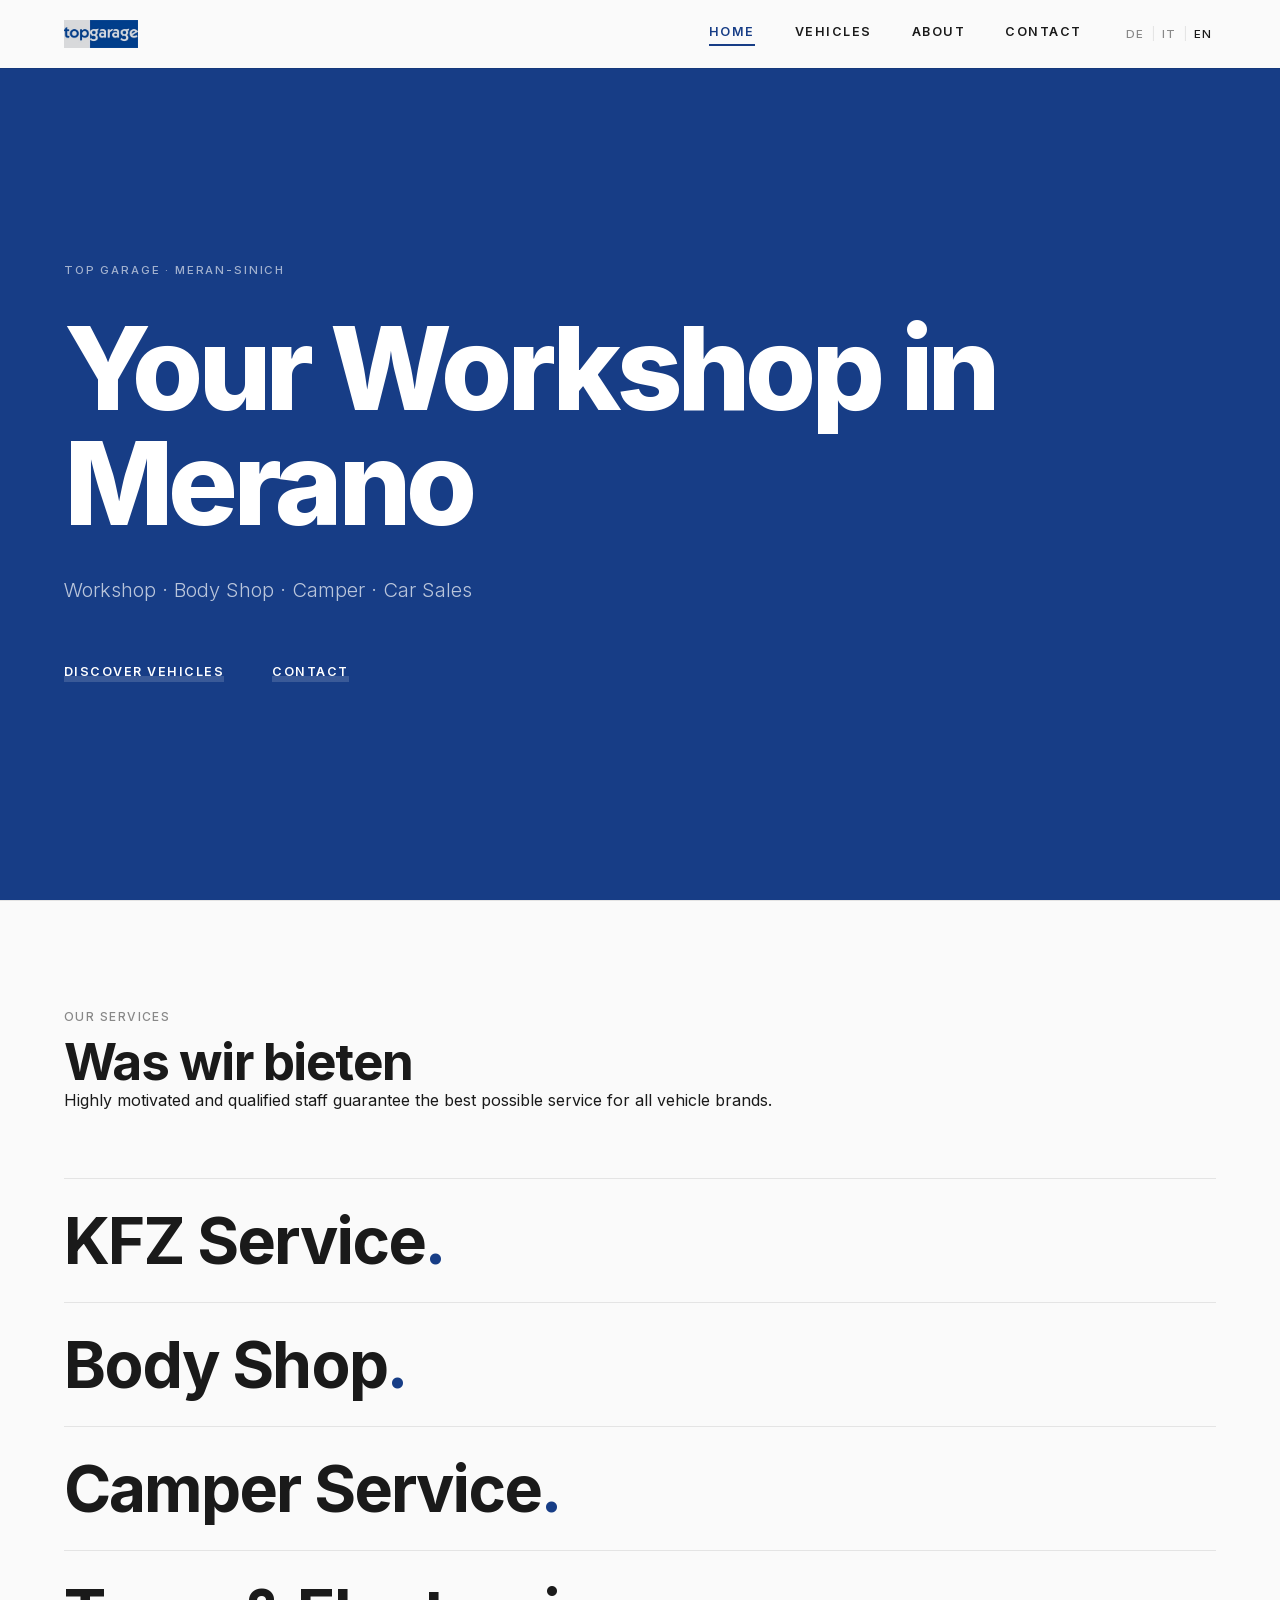
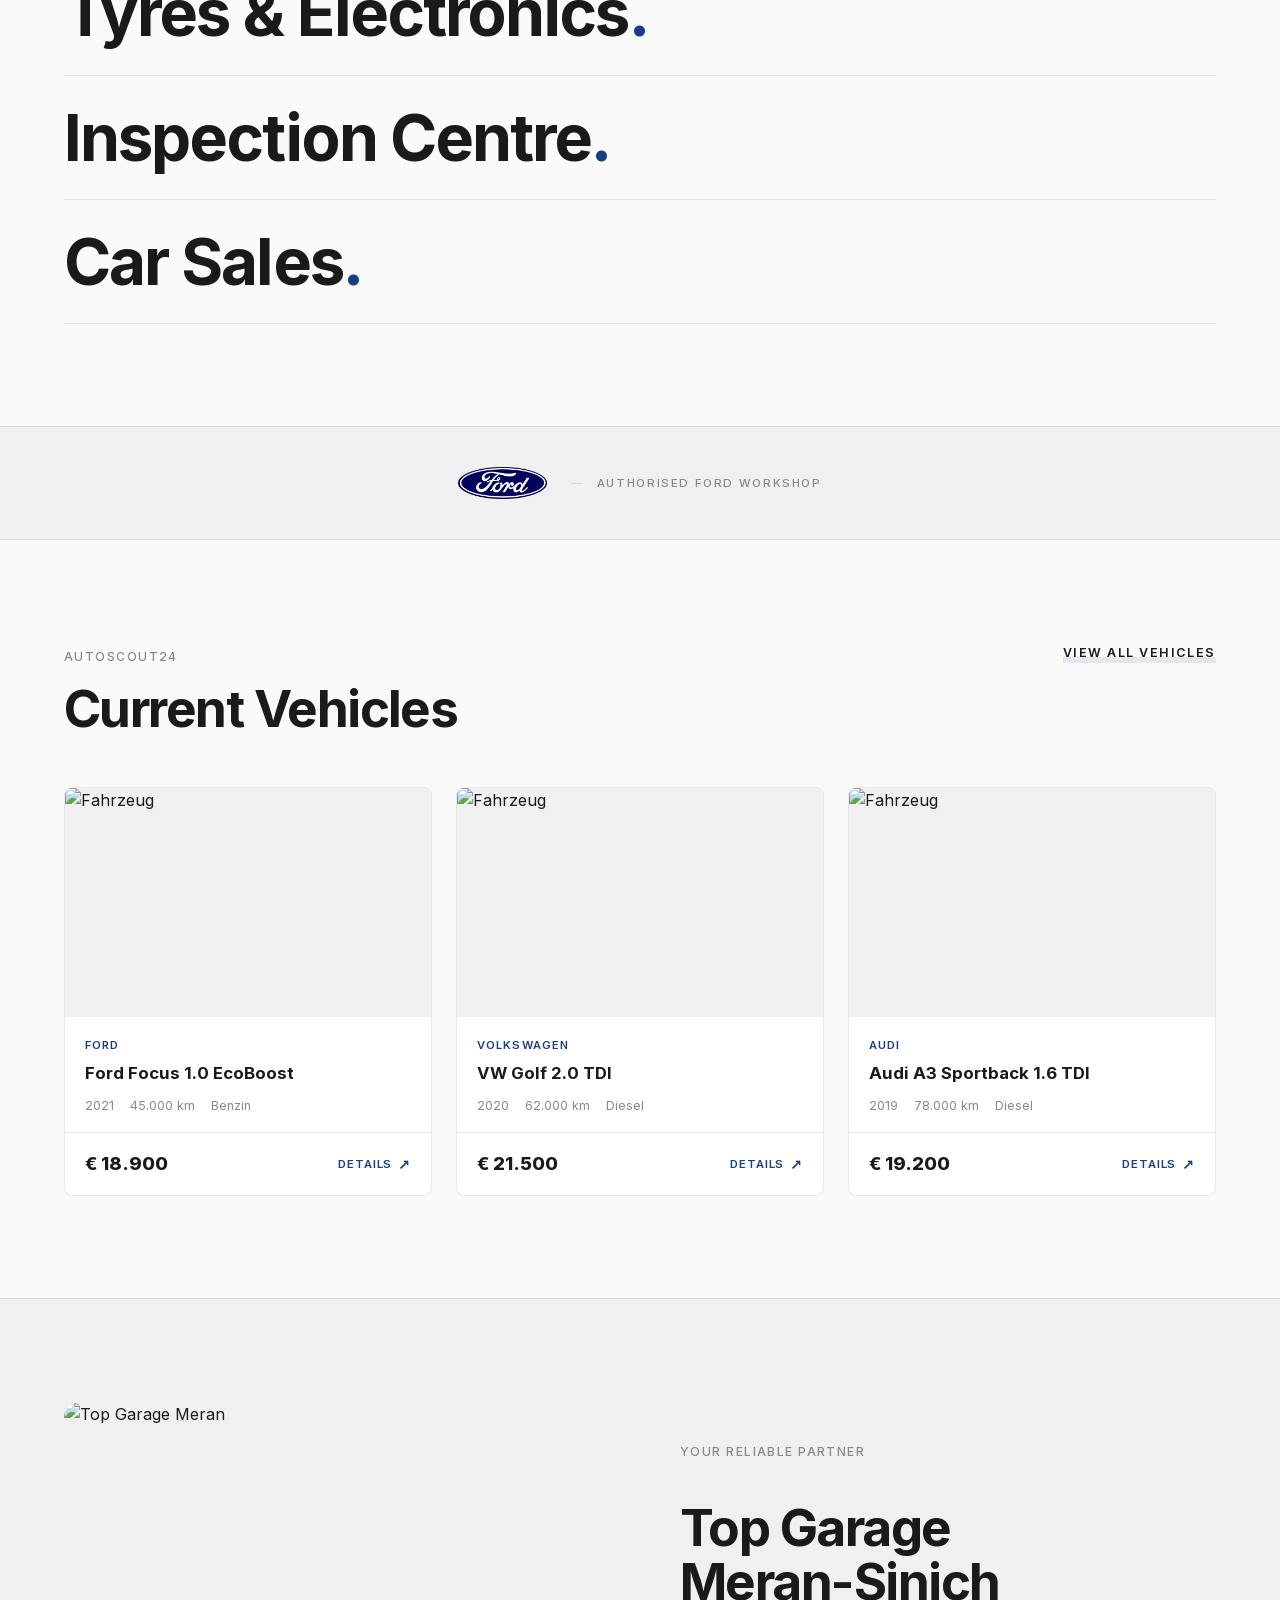
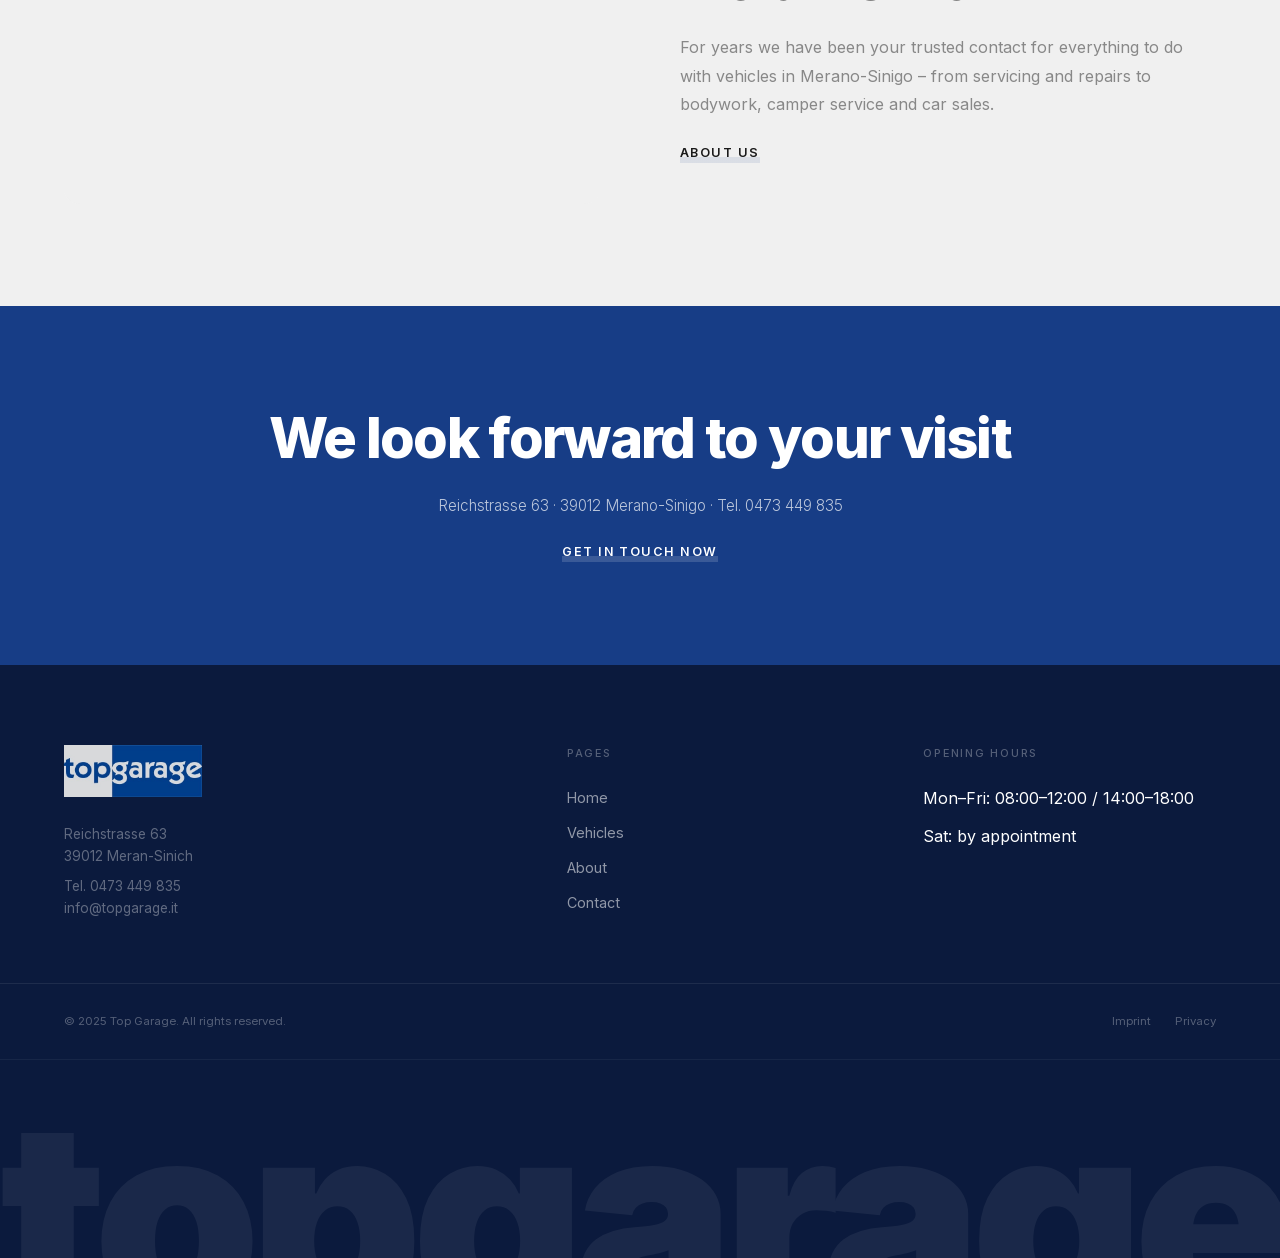
==== index.html @ 53703fd6 "Initial commit — Top Garage Meran website Static website for Top Garage, authorised Ford workshop in" ====
<!DOCTYPE html>
<html lang="de">
<head>
  <meta charset="UTF-8">
  <meta name="viewport" content="width=device-width, initial-scale=1.0">
  <meta name="description" content="Top Garage Meran – Ihr Autohaus für Kauf, Verkauf und Werkstatt aller Marken. Autorisierte Ford-Werkstätte.">
  <link rel="icon" href="images/favicon.png" type="image/png">
  <link rel="apple-touch-icon" href="images/favicon.png">
  <title>Top Garage – Autohaus Meran-Sinich</title>

  <link rel="stylesheet" href="css/fonts.css">
  <link rel="stylesheet" href="css/common.css?v=1">
  <link rel="stylesheet" href="css/index.css?v=1">
</head>
<body data-page="index.html">

  <div id="navbar-placeholder"></div>

  <main>

    <!-- ─── HERO ─── -->
    <section id="hero" data-nav-theme="dark">
      <img class="hero-bg" src="images/hero-bg.jpg" alt="" fetchpriority="high">
      <div class="hero-overlay"></div>

      <div class="hero-content">
        <span class="hero-eyebrow">Top Garage · Meran-Sinich</span>
        <h1 class="hero-title" data-i18n="hero_headline">Ihr Autohaus in Meran</h1>
        <p class="hero-subtitle" data-i18n="hero_subline">
          Verkauf · Werkstatt · Service
        </p>
        <div class="hero-actions">
          <a href="fahrzeuge.html" class="btn-outline--ghost" data-i18n="hero_cta_vehicles">Fahrzeuge entdecken</a>
          <a href="kontakt.html"   class="btn-outline--ghost" data-i18n="hero_cta_contact">Kontakt</a>
        </div>
      </div>
    </section>

    <!-- ─── SERVICES ─── -->
    <section id="services" data-nav-theme="light">
      <div class="services-header reveal">
        <div>
          <span class="section-label" data-i18n="services_title">Unsere Leistungen</span>
          <h2 class="section-title">Was wir bieten</h2>
        </div>
        <p class="section-body" data-i18n="service_buy_desc">
          Große Auswahl an gebrauchten und jungen Fahrzeugen aller Marken.
        </p>
      </div>

      <div class="services-grid">
        <a href="ueber-uns.html" class="service-card reveal">
          <h3 data-i18n="service_buy_title">KFZ-Service</h3>
        </a>
        <a href="ueber-uns.html" class="service-card reveal">
          <h3 data-i18n="service_trade_title">Karosserie</h3>
        </a>
        <a href="ueber-uns.html" class="service-card reveal">
          <h3 data-i18n="service_workshop_title">Camper Service</h3>
        </a>
        <a href="ueber-uns.html" class="service-card reveal">
          <h3 data-i18n="service_finance_title">Reifendienst &amp; Elektronik</h3>
        </a>
        <a href="ueber-uns.html" class="service-card reveal">
          <h3 data-i18n="service_revision_title">Revisionscenter</h3>
        </a>
        <a href="fahrzeuge.html" class="service-card reveal">
          <h3 data-i18n="service_sales_title">Fahrzeughandel</h3>
        </a>
      </div>
    </section>

    <!-- ─── FORD BADGE ─── -->
    <section id="ford-badge" data-nav-theme="light">
      <div class="ford-badge-inner reveal">
        <span class="ford-badge-logo">
          <img src="images/Ford_logo_flat.svg.png" alt="Ford" height="32">
        </span>
        <span class="ford-badge-text" data-i18n="ford_badge">Autorisierte Ford-Werkstätte</span>
      </div>
    </section>

    <!-- ─── VEHICLE HIGHLIGHTS ─── -->
    <section id="vehicles-preview" data-nav-theme="light">
      <div class="vehicles-header reveal">
        <div>
          <span class="section-label">AutoScout24</span>
          <h2 class="section-title" data-i18n="vehicles_title">Aktuelle Fahrzeuge</h2>
        </div>
        <a href="fahrzeuge.html" class="btn-outline" data-i18n="vehicles_cta">Alle Fahrzeuge ansehen</a>
      </div>

      <div class="vehicles-preview-grid">
        <div class="vehicles-grid reveal-group">

          <!-- Fahrzeug-Karte 1 (Platzhalter) -->
          <a href="fahrzeuge.html" class="vehicle-card">
            <div class="vehicle-card__image">
              <img src="images/hero-bg.jpg" alt="Fahrzeug" loading="lazy">
            </div>
            <div class="vehicle-card__body">
              <span class="vehicle-card__brand">Ford</span>
              <h3 class="vehicle-card__title">Ford Focus 1.0 EcoBoost</h3>
              <div class="vehicle-card__meta">
                <span>2021</span>
                <span>45.000 km</span>
                <span>Benzin</span>
              </div>
            </div>
            <div class="vehicle-card__footer">
              <span class="vehicle-card__price">€ 18.900</span>
              <span class="vehicle-card__link" data-i18n="vehicle_details">Details</span>
            </div>
          </a>

          <!-- Fahrzeug-Karte 2 (Platzhalter) -->
          <a href="fahrzeuge.html" class="vehicle-card">
            <div class="vehicle-card__image">
              <img src="images/hero-bg.jpg" alt="Fahrzeug" loading="lazy">
            </div>
            <div class="vehicle-card__body">
              <span class="vehicle-card__brand">Volkswagen</span>
              <h3 class="vehicle-card__title">VW Golf 2.0 TDI</h3>
              <div class="vehicle-card__meta">
                <span>2020</span>
                <span>62.000 km</span>
                <span>Diesel</span>
              </div>
            </div>
            <div class="vehicle-card__footer">
              <span class="vehicle-card__price">€ 21.500</span>
              <span class="vehicle-card__link" data-i18n="vehicle_details">Details</span>
            </div>
          </a>

          <!-- Fahrzeug-Karte 3 (Platzhalter) -->
          <a href="fahrzeuge.html" class="vehicle-card">
            <div class="vehicle-card__image">
              <img src="images/hero-bg.jpg" alt="Fahrzeug" loading="lazy">
            </div>
            <div class="vehicle-card__body">
              <span class="vehicle-card__brand">Audi</span>
              <h3 class="vehicle-card__title">Audi A3 Sportback 1.6 TDI</h3>
              <div class="vehicle-card__meta">
                <span>2019</span>
                <span>78.000 km</span>
                <span>Diesel</span>
              </div>
            </div>
            <div class="vehicle-card__footer">
              <span class="vehicle-card__price">€ 19.200</span>
              <span class="vehicle-card__link" data-i18n="vehicle_details">Details</span>
            </div>
          </a>

        </div>
      </div>
    </section>

    <!-- ─── ABOUT TEASER ─── -->
    <section id="about-teaser" data-nav-theme="light">
      <div class="about-teaser-inner">
        <div class="about-teaser-image reveal">
          <img src="images/hero-bg.jpg" alt="Top Garage Meran" loading="lazy">
        </div>
        <div class="about-teaser-content reveal">
          <span class="section-label" data-i18n="about_teaser_title">Ihr verlässlicher Partner</span>
          <h2 class="section-title">Top Garage<br>Meran-Sinich</h2>
          <p data-i18n="about_teaser_text">
            Seit Jahren sind wir Ihr zuverlässiger Ansprechpartner für Kauf, Verkauf und Wartung von Fahrzeugen aller Marken in Meran-Sinich.
          </p>
          <a href="ueber-uns.html" class="btn-outline" data-i18n="about_teaser_cta">Mehr über uns</a>
        </div>
      </div>
    </section>

    <!-- ─── CTA BANNER ─── -->
    <section id="cta" data-nav-theme="dark">
      <img class="cta-bg" src="images/cta-bg.jpg" alt="">
      <div class="cta-overlay"></div>
      <div class="cta-content reveal">
        <h2 data-i18n="cta_banner_title">Wir freuen uns auf Ihren Besuch</h2>
        <p data-i18n="cta_banner_text">Reichstrasse 63 · 39012 Meran-Sinich · Tel. 0473 449 835</p>
        <a href="kontakt.html" class="btn-primary btn-primary--light" data-i18n="cta_banner_btn">Jetzt Kontakt aufnehmen</a>
      </div>
    </section>

  </main>

  <div id="footer-placeholder"></div>

  <script src="js/lenis.min.js"></script>
  <script src="js/utils.js"></script>
  <script src="js/translations.js"></script>
  <script src="js/main.js"></script>
  <script src="js/components.js"></script>
  <script src="js/effects.js"></script>
</body>
</html>
---- css/fonts.css ----
/* ─────────────────────────────────────────
   TONAL ACOUSTIC DUO — Self-hosted Fonts
   Inter + Cormorant Garamond (WOFF2)
   Latin-Ext + Latin subsets
   ───────────────────────────────────────── */

/* ── Cormorant Garamond – Italic ── */
@font-face {
  font-family: 'Cormorant Garamond';
  font-style: italic;
  font-weight: 300;
  font-display: swap;
  src: url('../fonts/cormorant_garamond-300-italic-latin-ext.woff2') format('woff2');
  unicode-range: U+0100-02BA, U+02BD-02C5, U+02C7-02CC, U+02CE-02D7, U+02DD-02FF, U+0304, U+0308, U+0329, U+1D00-1DBF, U+1E00-1E9F, U+1EF2-1EFF, U+2020, U+20A0-20AB, U+20AD-20C0, U+2113, U+2C60-2C7F, U+A720-A7FF;
}
@font-face {
  font-family: 'Cormorant Garamond';
  font-style: italic;
  font-weight: 300;
  font-display: swap;
  src: url('../fonts/cormorant_garamond-300-italic-latin.woff2') format('woff2');
  unicode-range: U+0000-00FF, U+0131, U+0152-0153, U+02BB-02BC, U+02C6, U+02DA, U+02DC, U+0304, U+0308, U+0329, U+2000-206F, U+20AC, U+2122, U+2191, U+2193, U+2212, U+2215, U+FEFF, U+FFFD;
}
@font-face {
  font-family: 'Cormorant Garamond';
  font-style: italic;
  font-weight: 400;
  font-display: swap;
  src: url('../fonts/cormorant_garamond-400-italic-latin-ext.woff2') format('woff2');
  unicode-range: U+0100-02BA, U+02BD-02C5, U+02C7-02CC, U+02CE-02D7, U+02DD-02FF, U+0304, U+0308, U+0329, U+1D00-1DBF, U+1E00-1E9F, U+1EF2-1EFF, U+2020, U+20A0-20AB, U+20AD-20C0, U+2113, U+2C60-2C7F, U+A720-A7FF;
}
@font-face {
  font-family: 'Cormorant Garamond';
  font-style: italic;
  font-weight: 400;
  font-display: swap;
  src: url('../fonts/cormorant_garamond-400-italic-latin.woff2') format('woff2');
  unicode-range: U+0000-00FF, U+0131, U+0152-0153, U+02BB-02BC, U+02C6, U+02DA, U+02DC, U+0304, U+0308, U+0329, U+2000-206F, U+20AC, U+2122, U+2191, U+2193, U+2212, U+2215, U+FEFF, U+FFFD;
}

/* ── Cormorant Garamond – Normal ── */
@font-face {
  font-family: 'Cormorant Garamond';
  font-style: normal;
  font-weight: 300;
  font-display: swap;
  src: url('../fonts/cormorant_garamond-300-normal-latin-ext.woff2') format('woff2');
  unicode-range: U+0100-02BA, U+02BD-02C5, U+02C7-02CC, U+02CE-02D7, U+02DD-02FF, U+0304, U+0308, U+0329, U+1D00-1DBF, U+1E00-1E9F, U+1EF2-1EFF, U+2020, U+20A0-20AB, U+20AD-20C0, U+2113, U+2C60-2C7F, U+A720-A7FF;
}
@font-face {
  font-family: 'Cormorant Garamond';
  font-style: normal;
  font-weight: 300;
  font-display: swap;
  src: url('../fonts/cormorant_garamond-300-normal-latin.woff2') format('woff2');
  unicode-range: U+0000-00FF, U+0131, U+0152-0153, U+02BB-02BC, U+02C6, U+02DA, U+02DC, U+0304, U+0308, U+0329, U+2000-206F, U+20AC, U+2122, U+2191, U+2193, U+2212, U+2215, U+FEFF, U+FFFD;
}
@font-face {
  font-family: 'Cormorant Garamond';
  font-style: normal;
  font-weight: 400;
  font-display: swap;
  src: url('../fonts/cormorant_garamond-400-normal-latin-ext.woff2') format('woff2');
  unicode-range: U+0100-02BA, U+02BD-02C5, U+02C7-02CC, U+02CE-02D7, U+02DD-02FF, U+0304, U+0308, U+0329, U+1D00-1DBF, U+1E00-1E9F, U+1EF2-1EFF, U+2020, U+20A0-20AB, U+20AD-20C0, U+2113, U+2C60-2C7F, U+A720-A7FF;
}
@font-face {
  font-family: 'Cormorant Garamond';
  font-style: normal;
  font-weight: 400;
  font-display: swap;
  src: url('../fonts/cormorant_garamond-400-normal-latin.woff2') format('woff2');
  unicode-range: U+0000-00FF, U+0131, U+0152-0153, U+02BB-02BC, U+02C6, U+02DA, U+02DC, U+0304, U+0308, U+0329, U+2000-206F, U+20AC, U+2122, U+2191, U+2193, U+2212, U+2215, U+FEFF, U+FFFD;
}

/* ── Inter – All weights ── */
@font-face {
  font-family: 'Inter';
  font-style: normal;
  font-weight: 300;
  font-display: swap;
  src: url('../fonts/inter-300-normal-latin-ext.woff2') format('woff2');
  unicode-range: U+0100-02BA, U+02BD-02C5, U+02C7-02CC, U+02CE-02D7, U+02DD-02FF, U+0304, U+0308, U+0329, U+1D00-1DBF, U+1E00-1E9F, U+1EF2-1EFF, U+2020, U+20A0-20AB, U+20AD-20C0, U+2113, U+2C60-2C7F, U+A720-A7FF;
}
@font-face {
  font-family: 'Inter';
  font-style: normal;
  font-weight: 300;
  font-display: swap;
  src: url('../fonts/inter-300-normal-latin.woff2') format('woff2');
  unicode-range: U+0000-00FF, U+0131, U+0152-0153, U+02BB-02BC, U+02C6, U+02DA, U+02DC, U+0304, U+0308, U+0329, U+2000-206F, U+20AC, U+2122, U+2191, U+2193, U+2212, U+2215, U+FEFF, U+FFFD;
}
@font-face {
  font-family: 'Inter';
  font-style: normal;
  font-weight: 400;
  font-display: swap;
  src: url('../fonts/inter-400-normal-latin-ext.woff2') format('woff2');
  unicode-range: U+0100-02BA, U+02BD-02C5, U+02C7-02CC, U+02CE-02D7, U+02DD-02FF, U+0304, U+0308, U+0329, U+1D00-1DBF, U+1E00-1E9F, U+1EF2-1EFF, U+2020, U+20A0-20AB, U+20AD-20C0, U+2113, U+2C60-2C7F, U+A720-A7FF;
}
@font-face {
  font-family: 'Inter';
  font-style: normal;
  font-weight: 400;
  font-display: swap;
  src: url('../fonts/inter-400-normal-latin.woff2') format('woff2');
  unicode-range: U+0000-00FF, U+0131, U+0152-0153, U+02BB-02BC, U+02C6, U+02DA, U+02DC, U+0304, U+0308, U+0329, U+2000-206F, U+20AC, U+2122, U+2191, U+2193, U+2212, U+2215, U+FEFF, U+FFFD;
}
@font-face {
  font-family: 'Inter';
  font-style: normal;
  font-weight: 500;
  font-display: swap;
  src: url('../fonts/inter-500-normal-latin-ext.woff2') format('woff2');
  unicode-range: U+0100-02BA, U+02BD-02C5, U+02C7-02CC, U+02CE-02D7, U+02DD-02FF, U+0304, U+0308, U+0329, U+1D00-1DBF, U+1E00-1E9F, U+1EF2-1EFF, U+2020, U+20A0-20AB, U+20AD-20C0, U+2113, U+2C60-2C7F, U+A720-A7FF;
}
@font-face {
  font-family: 'Inter';
  font-style: normal;
  font-weight: 500;
  font-display: swap;
  src: url('../fonts/inter-500-normal-latin.woff2') format('woff2');
  unicode-range: U+0000-00FF, U+0131, U+0152-0153, U+02BB-02BC, U+02C6, U+02DA, U+02DC, U+0304, U+0308, U+0329, U+2000-206F, U+20AC, U+2122, U+2191, U+2193, U+2212, U+2215, U+FEFF, U+FFFD;
}
@font-face {
  font-family: 'Inter';
  font-style: normal;
  font-weight: 600;
  font-display: swap;
  src: url('../fonts/inter-600-normal-latin-ext.woff2') format('woff2');
  unicode-range: U+0100-02BA, U+02BD-02C5, U+02C7-02CC, U+02CE-02D7, U+02DD-02FF, U+0304, U+0308, U+0329, U+1D00-1DBF, U+1E00-1E9F, U+1EF2-1EFF, U+2020, U+20A0-20AB, U+20AD-20C0, U+2113, U+2C60-2C7F, U+A720-A7FF;
}
@font-face {
  font-family: 'Inter';
  font-style: normal;
  font-weight: 600;
  font-display: swap;
  src: url('../fonts/inter-600-normal-latin.woff2') format('woff2');
  unicode-range: U+0000-00FF, U+0131, U+0152-0153, U+02BB-02BC, U+02C6, U+02DA, U+02DC, U+0304, U+0308, U+0329, U+2000-206F, U+20AC, U+2122, U+2191, U+2193, U+2212, U+2215, U+FEFF, U+FFFD;
}
@font-face {
  font-family: 'Inter';
  font-style: normal;
  font-weight: 700;
  font-display: swap;
  src: url('../fonts/inter-700-normal-latin-ext.woff2') format('woff2');
  unicode-range: U+0100-02BA, U+02BD-02C5, U+02C7-02CC, U+02CE-02D7, U+02DD-02FF, U+0304, U+0308, U+0329, U+1D00-1DBF, U+1E00-1E9F, U+1EF2-1EFF, U+2020, U+20A0-20AB, U+20AD-20C0, U+2113, U+2C60-2C7F, U+A720-A7FF;
}
@font-face {
  font-family: 'Inter';
  font-style: normal;
  font-weight: 700;
  font-display: swap;
  src: url('../fonts/inter-700-normal-latin.woff2') format('woff2');
  unicode-range: U+0000-00FF, U+0131, U+0152-0153, U+02BB-02BC, U+02C6, U+02DA, U+02DC, U+0304, U+0308, U+0329, U+2000-206F, U+20AC, U+2122, U+2191, U+2193, U+2212, U+2215, U+FEFF, U+FFFD;
}
@font-face {
  font-family: 'Inter';
  font-style: normal;
  font-weight: 800;
  font-display: swap;
  src: url('../fonts/inter-800-normal-latin-ext.woff2') format('woff2');
  unicode-range: U+0100-02BA, U+02BD-02C5, U+02C7-02CC, U+02CE-02D7, U+02DD-02FF, U+0304, U+0308, U+0329, U+1D00-1DBF, U+1E00-1E9F, U+1EF2-1EFF, U+2020, U+20A0-20AB, U+20AD-20C0, U+2113, U+2C60-2C7F, U+A720-A7FF;
}
@font-face {
  font-family: 'Inter';
  font-style: normal;
  font-weight: 800;
  font-display: swap;
  src: url('../fonts/inter-800-normal-latin.woff2') format('woff2');
  unicode-range: U+0000-00FF, U+0131, U+0152-0153, U+02BB-02BC, U+02C6, U+02DA, U+02DC, U+0304, U+0308, U+0329, U+2000-206F, U+20AC, U+2122, U+2191, U+2193, U+2212, U+2215, U+FEFF, U+FFFD;
}
@font-face {
  font-family: 'Inter';
  font-style: normal;
  font-weight: 900;
  font-display: swap;
  src: url('../fonts/inter-900-normal-latin-ext.woff2') format('woff2');
  unicode-range: U+0100-02BA, U+02BD-02C5, U+02C7-02CC, U+02CE-02D7, U+02DD-02FF, U+0304, U+0308, U+0329, U+1D00-1DBF, U+1E00-1E9F, U+1EF2-1EFF, U+2020, U+20A0-20AB, U+20AD-20C0, U+2113, U+2C60-2C7F, U+A720-A7FF;
}
@font-face {
  font-family: 'Inter';
  font-style: normal;
  font-weight: 900;
  font-display: swap;
  src: url('../fonts/inter-900-normal-latin.woff2') format('woff2');
  unicode-range: U+0000-00FF, U+0131, U+0152-0153, U+02BB-02BC, U+02C6, U+02DA, U+02DC, U+0304, U+0308, U+0329, U+2000-206F, U+20AC, U+2122, U+2191, U+2193, U+2212, U+2215, U+FEFF, U+FFFD;
}
---- css/common.css ----
﻿*,*::before,*::after{box-sizing:border-box;margin:0;padding:0}html{font-size:16px;background:#111}body{font-family:"Inter",system-ui,sans-serif;font-weight:400;color:#1a1a1a;background:#fafafa;line-height:1.6;-webkit-font-smoothing:antialiased;-moz-osx-font-smoothing:grayscale;overflow-x:hidden;overscroll-behavior:none}body.no-scroll{overflow:hidden}main{overflow-x:clip}img,video{max-width:100%;display:block}a{color:inherit;text-decoration:none}ul{list-style:none}button{cursor:pointer;background:none;border:none;font-family:inherit;color:inherit}input,textarea,select{font-family:inherit}.section-label{display:inline-block;font-family:"Inter",system-ui,sans-serif;font-size:.75rem;font-weight:500;letter-spacing:.12em;text-transform:uppercase;color:#888;margin-bottom:1rem}.section-title{font-family:"Inter",system-ui,sans-serif;font-weight:700;font-size:clamp(1.8rem,4vw,3.5rem);line-height:1.05;letter-spacing:-0.03em;color:#1a1a1a}.section-title--display{font-family:"Inter",system-ui,sans-serif;font-weight:600;font-style:normal;font-size:clamp(2rem,3.5vw,3rem);letter-spacing:-0.01em;line-height:1.15}.hero-title{font-family:"Inter",system-ui,sans-serif;font-weight:800;font-size:clamp(2.5rem,8vw,7rem);line-height:1.05;letter-spacing:-0.04em;color:#fff}.body-text{font-size:1rem;color:#888;line-height:1.8}.body-text--sm{font-size:.875rem;color:#888;line-height:1.75}.step-number{display:block;font-family:"Inter",system-ui,sans-serif;font-weight:500;font-size:.72rem;letter-spacing:.1em;text-transform:uppercase;color:#888;margin-bottom:.75rem;user-select:none}.btn-primary,.btn-outline--ghost,.btn-outline{display:inline-block;font-family:"Inter",system-ui,sans-serif;font-size:.78rem;font-weight:600;letter-spacing:.12em;text-transform:uppercase;text-decoration:none;cursor:pointer;background-color:rgba(0,0,0,0);border:none;white-space:nowrap;padding-bottom:0;align-self:flex-start;background-repeat:no-repeat,no-repeat;background-position:left bottom,left bottom;background-size:0% 6px,100% 6px;transition:background-size .4s cubic-bezier(0.4, 0, 0.2, 1)}.btn-primary:hover,.btn-outline--ghost:hover,.btn-outline:hover{background-size:100% 6px,100% 6px}.btn-outline{color:#1a1a1a;background-image:linear-gradient(rgba(23, 61, 134, 0.25), rgba(23, 61, 134, 0.25)),linear-gradient(rgba(23, 61, 134, 0.1), rgba(23, 61, 134, 0.1))}.btn-outline--ghost{color:#fff;background-image:linear-gradient(rgba(255, 255, 255, 0.4), rgba(255, 255, 255, 0.4)),linear-gradient(rgba(255, 255, 255, 0.15), rgba(255, 255, 255, 0.15))}.btn-primary{color:#fff;background-image:linear-gradient(rgba(255, 255, 255, 0.4), rgba(255, 255, 255, 0.4)),linear-gradient(rgba(255, 255, 255, 0.15), rgba(255, 255, 255, 0.15))}.form-submit{display:inline-flex;align-items:center;justify-content:center;padding:14px 32px;border-radius:4px;background:#173d86;color:#fff;border:none;font-family:"Inter",system-ui,sans-serif;font-size:.78rem;font-weight:600;letter-spacing:.08em;text-transform:uppercase;cursor:pointer;transition:opacity 200ms ease}.form-submit:hover{opacity:.85}.navbar{position:fixed;top:0;left:0;width:100%;z-index:1000;background:#fafafa;box-shadow:0 1px 0 rgba(0,0,0,.08);transition:transform .4s cubic-bezier(0.25, 1, 0.5, 1),opacity .3s ease}.navbar.is-hidden{transform:translateY(-100%);opacity:0;transition:transform 200ms ease-in,opacity 150ms ease}@media(max-width: 1023px){.navbar__inner{display:flex;align-items:center;justify-content:space-between;padding:0 1.5rem;height:60px}.navbar__logo{display:flex;align-items:center}.navbar__logo img{height:24px;width:auto;display:block}.navbar__burger{display:flex;flex-direction:column;justify-content:center;gap:5px;width:36px;height:36px;padding:4px;cursor:pointer}.navbar__burger span{display:block;width:22px;height:1.5px;background:#1a1a1a;border-radius:2px;transition:transform 350ms ease,opacity 350ms ease;transform-origin:center}.navbar.is-open .navbar__burger span:nth-child(1){transform:translateY(6.5px) rotate(45deg)}.navbar.is-open .navbar__burger span:nth-child(2){opacity:0;transform:scaleX(0)}.navbar.is-open .navbar__burger span:nth-child(3){transform:translateY(-6.5px) rotate(-45deg)}.navbar__desktop-links{display:none}.navbar__menu{display:flex;flex-direction:column;align-items:center;gap:0;max-height:0;overflow:hidden;background:#fafafa;border-top:1px solid rgba(0,0,0,0);transition:max-height 350ms ease,border-color 350ms ease}.navbar.is-open .navbar__menu{max-height:420px;border-top-color:rgba(0,0,0,.09)}.navbar__menu a{display:block;font-family:"Inter",system-ui,sans-serif;font-size:22px;font-weight:600;text-transform:uppercase;letter-spacing:.05em;color:#1a1a1a;text-decoration:none;padding:12px 0;opacity:0;transform:translateY(8px);transition:opacity 350ms ease,transform 350ms ease,color 200ms ease}.navbar__menu a:hover{color:#173d86}.navbar__menu a.active{color:#173d86;border-bottom:2px solid #173d86}.navbar.is-open .navbar__menu a{opacity:1;transform:translateY(0)}.navbar.is-open .navbar__menu a:nth-child(1){transition-delay:0ms}.navbar.is-open .navbar__menu a:nth-child(2){transition-delay:60ms}.navbar.is-open .navbar__menu a:nth-child(3){transition-delay:120ms}.navbar.is-open .navbar__menu a:nth-child(4){transition-delay:180ms}.navbar__lang-mobile{display:flex;align-items:center;gap:.3rem;margin-top:12px;padding-bottom:16px;opacity:0;transform:translateY(8px);transition:opacity 350ms ease 240ms,transform 350ms ease 240ms}.navbar.is-open .navbar__lang-mobile{opacity:1;transform:translateY(0)}.navbar__lang-mobile .lang-btn{font-size:13px;font-weight:500;letter-spacing:.08em;color:#888;padding:4px 6px;transition:color 200ms ease}.navbar__lang-mobile .lang-btn:hover,.navbar__lang-mobile .lang-btn.active{color:#1a1a1a}.navbar__lang-mobile .lang-divider{color:rgba(0,0,0,.09);font-size:.7rem;user-select:none}}@media(min-width: 1024px){.navbar{display:flex;align-items:center;justify-content:space-between;padding:0 4rem;height:68px}.navbar__inner{display:contents}.navbar__logo{display:flex;align-items:center}.navbar__logo img{height:28px;width:auto;display:block}.navbar__burger{display:none}.navbar__menu{display:none}.navbar__desktop-links{display:flex;align-items:center;gap:2.5rem}.navbar__desktop-links a{font-size:.78rem;font-weight:600;text-transform:uppercase;letter-spacing:.12em;color:#1a1a1a;text-decoration:none;padding-bottom:4px;background-image:linear-gradient(#173D86, #173D86);background-repeat:no-repeat;background-position:left bottom;background-size:0% 2px;transition:color 200ms ease,background-size 200ms ease}.navbar__desktop-links a:hover{color:#173d86;background-size:100% 2px}.navbar__desktop-links a.active{color:#173d86;background-size:100% 2px}.navbar__separator{display:none}.lang-switcher{display:flex;align-items:center;gap:.2rem}.lang-btn{font-size:.72rem;font-weight:500;letter-spacing:.08em;color:#888;padding:2px 4px;transition:color 200ms ease}.lang-btn:hover,.lang-btn.active{color:#1a1a1a}.lang-divider{color:rgba(0,0,0,.09);font-size:.75rem;user-select:none}}#footer{background:#0b1a3d;color:#fff;padding-top:5rem;overflow:hidden}.footer-inner{max-width:1300px;margin:0 auto;padding:0 4rem}@media(max-width: 768px){.footer-inner{padding:0 1.5rem}}.footer-inner{display:grid;grid-template-columns:1.5fr 1fr 1fr;gap:4rem;padding-bottom:4rem;border-bottom:1px solid hsla(0,0%,100%,.08)}@media(max-width: 768px){.footer-inner{grid-template-columns:1fr 1fr;gap:2.5rem}}@media(max-width: 480px){.footer-inner{grid-template-columns:1fr;gap:2rem}}.footer-logo{display:inline-block;margin-bottom:.5rem}.footer-logo img{height:52px;width:auto;display:block}.footer-tagline{font-size:.85rem;color:hsla(0,0%,100%,.35);margin-top:.75rem;line-height:1.6;max-width:24ch}.footer-col-label{font-size:.68rem;font-weight:500;letter-spacing:.16em;text-transform:uppercase;color:hsla(0,0%,100%,.3);margin-bottom:1.5rem}.footer-links{display:flex;flex-direction:column;gap:.75rem}.footer-links a{font-size:.9rem;font-weight:400;color:hsla(0,0%,100%,.55);transition:color .2s ease;text-decoration:none}.footer-links a:hover{color:#fff}.footer-social{display:flex;flex-direction:column;gap:.75rem}.footer-social a{display:flex;align-items:center;gap:.5rem;font-size:.9rem;color:hsla(0,0%,100%,.55);transition:color .2s ease;text-decoration:none}.footer-social a svg{width:15px;height:15px;flex-shrink:0}.footer-social a span{font-size:.9rem}.footer-social a:hover{color:#fff}.footer-bottom{max-width:1300px;margin:0 auto;padding:0 4rem}@media(max-width: 768px){.footer-bottom{padding:0 1.5rem}}.footer-bottom{display:flex;justify-content:space-between;align-items:center;padding-top:1.75rem;padding-bottom:1.75rem}@media(max-width: 768px){.footer-bottom{flex-direction:column;gap:.75rem;text-align:center}}.footer-copy{font-size:.72rem;color:hsla(0,0%,100%,.3)}.footer-legal{display:flex;gap:1.5rem}.footer-legal a{font-size:.72rem;color:hsla(0,0%,100%,.3);text-decoration:none;transition:color .2s ease}.footer-legal a:hover{color:hsla(0,0%,100%,.65)}.footer-brand{width:100%;overflow:hidden;border-top:1px solid hsla(0,0%,100%,.05);padding:1.5rem 0 0;line-height:1}.footer-brand span{display:block;font-family:"Inter",system-ui,sans-serif;font-weight:900;color:#fff;white-space:nowrap;opacity:.06;letter-spacing:-0.04em;user-select:none;line-height:1}body.no-scroll{overflow:hidden}.reveal{opacity:0;transform:translateY(30px);transition:opacity 700ms cubic-bezier(0.25, 0, 0.25, 1),transform 700ms cubic-bezier(0.25, 0, 0.25, 1)}.reveal.visible{opacity:1;transform:translateY(0)}.reveal-up{opacity:0;transform:translateY(20px);transition:opacity 550ms cubic-bezier(0.25, 0, 0.25, 1),transform 550ms cubic-bezier(0.25, 0, 0.25, 1)}.reveal-up.visible{opacity:1;transform:translateY(0)}.reveal-scale{opacity:0;transform:scale(0.97);transition:opacity 550ms cubic-bezier(0.25, 0, 0.25, 1),transform 550ms cubic-bezier(0.25, 0, 0.25, 1)}.reveal-scale.visible{opacity:1;transform:scale(1)}.reveal-group>*{opacity:0;transform:translateY(24px);transition:opacity 550ms cubic-bezier(0.25, 0, 0.25, 1),transform 550ms cubic-bezier(0.25, 0, 0.25, 1)}.reveal-group.visible>*:nth-child(1){opacity:1;transform:translateY(0);transition-delay:0ms}.reveal-group.visible>*:nth-child(2){opacity:1;transform:translateY(0);transition-delay:80ms}.reveal-group.visible>*:nth-child(3){opacity:1;transform:translateY(0);transition-delay:160ms}.reveal-group.visible>*:nth-child(4){opacity:1;transform:translateY(0);transition-delay:240ms}.reveal-group.visible>*:nth-child(5){opacity:1;transform:translateY(0);transition-delay:320ms}.reveal-group.visible>*:nth-child(6){opacity:1;transform:translateY(0);transition-delay:400ms}.reveal-group.visible>*:nth-child(7){opacity:1;transform:translateY(0);transition-delay:480ms}.reveal-group.visible>*:nth-child(8){opacity:1;transform:translateY(0);transition-delay:560ms}@keyframes fadeFloat{0%,100%{opacity:.3;transform:translateY(0)}50%{opacity:.6;transform:translateY(8px)}}@keyframes marqueeLtr{from{transform:translateX(0)}to{transform:translateX(-50%)}}.page-hero{position:relative;min-height:45vh;display:flex;align-items:center;background:#173d86;overflow:hidden;padding-top:68px}.page-hero-content{position:relative;z-index:1;max-width:1300px;margin:0 auto;padding:0 4rem}@media(max-width: 768px){.page-hero-content{padding:0 1.5rem}}.page-hero-content{padding-bottom:clamp(3rem,5vw,5rem);padding-top:clamp(3rem,5vw,5rem);width:100%}.page-hero-title{font-family:"Inter",system-ui,sans-serif;font-weight:800;font-size:clamp(2.5rem,7vw,6rem);letter-spacing:-0.04em;line-height:1;color:#fff;margin-top:1rem}.process-steps{display:grid;grid-template-columns:repeat(4, 1fr);gap:0}@media(max-width: 1200px){.process-steps{grid-template-columns:repeat(2, 1fr)}}@media(max-width: 768px){.process-steps{grid-template-columns:1fr}}.process-step{padding:2rem 2rem 2rem 0;border-top:1px solid rgba(0,0,0,.1)}@media(max-width: 1200px){.process-step{padding:2rem;border-left:1px solid rgba(0,0,0,.06)}.process-step:nth-child(odd){border-left:none;padding-left:0}}@media(max-width: 768px){.process-step{border-left:none;padding:2rem 0}}.process-step h3{font-family:"Inter",system-ui,sans-serif;font-weight:700;font-size:1.1rem;letter-spacing:-0.02em;color:#1a1a1a;margin-bottom:.75rem}.process-step p{font-size:.875rem;color:#888;line-height:1.75}.page-hero--short{min-height:28vh;background:#111}.page-hero--short .page-hero-title{font-size:clamp(2rem,6vw,4rem)}#legal-content{padding:clamp(3.5rem,8vw,9rem) 0;background:#fafafa}.legal-inner{max-width:1300px;margin:0 auto;padding:0 4rem}@media(max-width: 768px){.legal-inner{padding:0 1.5rem}}.legal-inner{max-width:780px;display:flex;flex-direction:column;gap:3rem}.legal-section h2{font-family:"Inter",system-ui,sans-serif;font-weight:700;font-size:1.15rem;letter-spacing:-0.02em;color:#1a1a1a;margin-bottom:1rem;padding-bottom:.5rem;border-bottom:1px solid rgba(0,0,0,.09)}.legal-section h3{font-family:"Inter",system-ui,sans-serif;font-weight:600;font-size:.9rem;color:#1a1a1a;margin-top:1.25rem;margin-bottom:.5rem}.legal-section p{font-size:.9rem;color:#888;line-height:1.8}.legal-section a{color:#173d86;text-decoration:none}.legal-section a:hover{text-decoration:underline}.legal-section ul{list-style:none;padding:0;margin:.5rem 0 0;display:flex;flex-direction:column;gap:.4rem}.legal-section ul li{font-size:.9rem;color:#888;line-height:1.7;padding-left:1rem;position:relative}.legal-section ul li::before{content:"–";position:absolute;left:0;color:#173d86}.vehicles-grid{display:grid;grid-template-columns:repeat(3, 1fr);gap:1.5rem}@media(max-width: 1200px){.vehicles-grid{grid-template-columns:repeat(2, 1fr)}}@media(max-width: 480px){.vehicles-grid{grid-template-columns:1fr}}.vehicle-card{background:#fff;border:1px solid rgba(0,0,0,.09);border-radius:8px;overflow:hidden;transition:box-shadow 350ms cubic-bezier(0.25, 0, 0.25, 1),transform 350ms cubic-bezier(0.25, 0, 0.25, 1);text-decoration:none;color:#1a1a1a;display:flex;flex-direction:column}.vehicle-card:hover{box-shadow:0 8px 32px rgba(0,0,0,.1);transform:translateY(-3px)}.vehicle-card__image{position:relative;aspect-ratio:16/10;overflow:hidden;background:#f0f0f0}.vehicle-card__image img{position:absolute;inset:0;width:100%;height:100%;object-fit:cover;transition:transform 350ms cubic-bezier(0.25, 0, 0.25, 1)}.vehicle-card:hover .vehicle-card__image img{transform:scale(1.04)}.vehicle-card__body{padding:1.25rem 1.25rem 1rem;display:flex;flex-direction:column;gap:.5rem;flex:1}.vehicle-card__brand{font-size:.7rem;font-weight:600;letter-spacing:.1em;text-transform:uppercase;color:#173d86}.vehicle-card__title{font-size:1.05rem;font-weight:700;line-height:1.3;color:#1a1a1a}.vehicle-card__meta{display:flex;gap:1rem;font-size:.78rem;color:#888;margin-top:.25rem}.vehicle-card__meta span{display:flex;align-items:center;gap:.3rem}.vehicle-card__footer{padding:1rem 1.25rem;border-top:1px solid rgba(0,0,0,.09);display:flex;align-items:center;justify-content:space-between}.vehicle-card__price{font-size:1.15rem;font-weight:800;color:#1a1a1a}.vehicle-card__link{font-size:.72rem;font-weight:600;letter-spacing:.08em;text-transform:uppercase;color:#173d86;display:flex;align-items:center;gap:.35rem}.vehicle-card__link::after{content:"↗";font-size:.9rem}.autoscout-container{width:100%;min-height:700px;border-radius:8px;overflow:hidden;border:1px solid rgba(0,0,0,.09);background:#f0f0f0}@media(max-width: 768px){.autoscout-container{min-height:500px}}.autoscout-container iframe{width:100%;height:100%;min-height:inherit;border:none;display:block}.autoscout-fallback{text-align:center;padding:3rem 2rem;background:#f0f0f0;border-radius:8px;border:1px solid rgba(0,0,0,.09)}.autoscout-fallback p{color:#888;margin-bottom:1.5rem;font-size:.95rem}
---- css/index.css ----
﻿#hero{position:relative;min-height:100svh;display:flex;align-items:center;overflow:hidden;background:#173d86;padding-top:68px}.hero-content{position:relative;z-index:3;max-width:1300px;margin:0 auto;padding:0 4rem}@media(max-width: 768px){.hero-content{padding:0 1.5rem}}.hero-content{padding-top:clamp(3rem,6vw,6rem);padding-bottom:clamp(4rem,8vw,7rem);width:100%}.hero-eyebrow{font-size:.72rem;font-weight:500;letter-spacing:.16em;text-transform:uppercase;color:hsla(0,0%,100%,.6);margin-bottom:2rem;display:block}.hero-title{max-width:none;margin-bottom:2rem;color:#fff;font-size:clamp(3rem,9vw,8rem);font-weight:800;letter-spacing:-0.04em;line-height:1}.hero-subtitle{font-size:clamp(1rem,2vw,1.25rem);font-weight:300;color:hsla(0,0%,100%,.7);margin-bottom:3.5rem;max-width:44ch;line-height:1.6}.hero-actions{display:flex;align-items:center;gap:3rem;flex-wrap:wrap}@media(max-width: 768px){.hero-actions{flex-direction:column;align-items:flex-start;gap:1.5rem}}.hero-title{opacity:0;min-height:1em}@keyframes hero-blink{0%,100%{opacity:1}50%{opacity:0}}.hero-cursor{display:inline;color:hsla(0,0%,100%,.6);font-weight:300;animation:hero-blink .7s step-end infinite;margin-left:2px}#services{padding:clamp(3.5rem,8vw,9rem) 0;background:#fafafa;border-top:1px solid rgba(0,0,0,.09)}.services-header{max-width:1300px;margin:0 auto;padding:0 4rem}@media(max-width: 768px){.services-header{padding:0 1.5rem}}.services-header{margin-bottom:clamp(3rem,5vw,5rem)}.services-header .section-label{margin-bottom:.5rem}@media(max-width: 768px){.services-header{margin-bottom:2.5rem}}.services-grid{max-width:1300px;margin:0 auto;padding:0 4rem}@media(max-width: 768px){.services-grid{padding:0 1.5rem}}.services-grid{display:block}.service-card{display:block;padding:1.75rem 0;border-top:1px solid rgba(0,0,0,.09);text-decoration:none;cursor:pointer}.service-card:last-child{border-bottom:1px solid rgba(0,0,0,.09)}.service-card h3{font-family:"Inter",system-ui,sans-serif;font-weight:700;font-size:clamp(2rem,5vw,4.5rem);letter-spacing:-0.03em;color:#1a1a1a;line-height:1.05;transition:color 200ms cubic-bezier(0.25, 0, 0.25, 1)}.service-card h3::after{content:".";color:#173d86}.service-card p{display:none}.service-card:hover h3{color:#173d86}@media(max-width: 768px){.service-card h3{font-size:clamp(1.8rem,8vw,3rem)}}#ford-badge{background:#f0f0f0;border-top:1px solid rgba(0,0,0,.09);border-bottom:1px solid rgba(0,0,0,.09);padding:2.5rem 0}.ford-badge-inner{max-width:1300px;margin:0 auto;padding:0 4rem}@media(max-width: 768px){.ford-badge-inner{padding:0 1.5rem}}.ford-badge-inner{display:flex;align-items:center;justify-content:center;gap:1.5rem;flex-wrap:wrap}.ford-badge-logo{font-size:1.5rem;font-weight:800;letter-spacing:-0.03em;color:#1a1a1a}.ford-badge-logo img{height:32px;width:auto}.ford-badge-text{font-size:.72rem;font-weight:500;letter-spacing:.14em;text-transform:uppercase;color:#888}.ford-badge-text::before{content:"—";margin-right:.75rem;color:rgba(0,0,0,.09)}#vehicles-preview{padding:clamp(3.5rem,8vw,9rem) 0;background:#fafafa}.vehicles-header{max-width:1300px;margin:0 auto;padding:0 4rem}@media(max-width: 768px){.vehicles-header{padding:0 1.5rem}}.vehicles-header{display:flex;align-items:flex-end;justify-content:space-between;gap:2rem;margin-bottom:clamp(2.5rem,4vw,4rem)}@media(max-width: 768px){.vehicles-header{flex-direction:column;align-items:flex-start;gap:1.5rem}}.vehicles-preview-grid{max-width:1300px;margin:0 auto;padding:0 4rem}@media(max-width: 768px){.vehicles-preview-grid{padding:0 1.5rem}}#about-teaser{padding:clamp(3.5rem,8vw,9rem) 0;background:#f0f0f0;border-top:1px solid rgba(0,0,0,.09)}.about-teaser-inner{max-width:1300px;margin:0 auto;padding:0 4rem}@media(max-width: 768px){.about-teaser-inner{padding:0 1.5rem}}.about-teaser-inner{display:grid;grid-template-columns:1fr 1fr;gap:5rem;align-items:center}@media(max-width: 768px){.about-teaser-inner{grid-template-columns:1fr;gap:2.5rem}}.about-teaser-image{position:relative;border-radius:16px;overflow:hidden;aspect-ratio:4/3;background:#f0f0f0}.about-teaser-image img{position:absolute;inset:0;width:100%;height:100%;object-fit:cover}.about-teaser-content{display:flex;flex-direction:column;gap:1.5rem}.about-teaser-content .section-title{color:#1a1a1a}.about-teaser-content p{color:#888;line-height:1.8}#cta{position:relative;overflow:hidden;display:flex;align-items:center;justify-content:center;text-align:center;background:#173d86}.cta-content{position:relative;z-index:1;max-width:1300px;margin:0 auto;padding:0 4rem}@media(max-width: 768px){.cta-content{padding:0 1.5rem}}.cta-content{padding-top:clamp(4rem,8vw,7rem);padding-bottom:clamp(4rem,8vw,7rem);display:flex;flex-direction:column;align-items:center;gap:1.5rem;width:100%}.cta-content [class^=btn-],.cta-content [class*=" btn-"]{align-self:center}.cta-content h2{font-family:"Inter",system-ui,sans-serif;font-weight:800;font-size:clamp(1.8rem,5vw,3.5rem);letter-spacing:-0.03em;line-height:1.1;color:#fff;max-width:26ch}.cta-content p{color:hsla(0,0%,100%,.7);font-size:.95rem;font-weight:300;max-width:48ch}
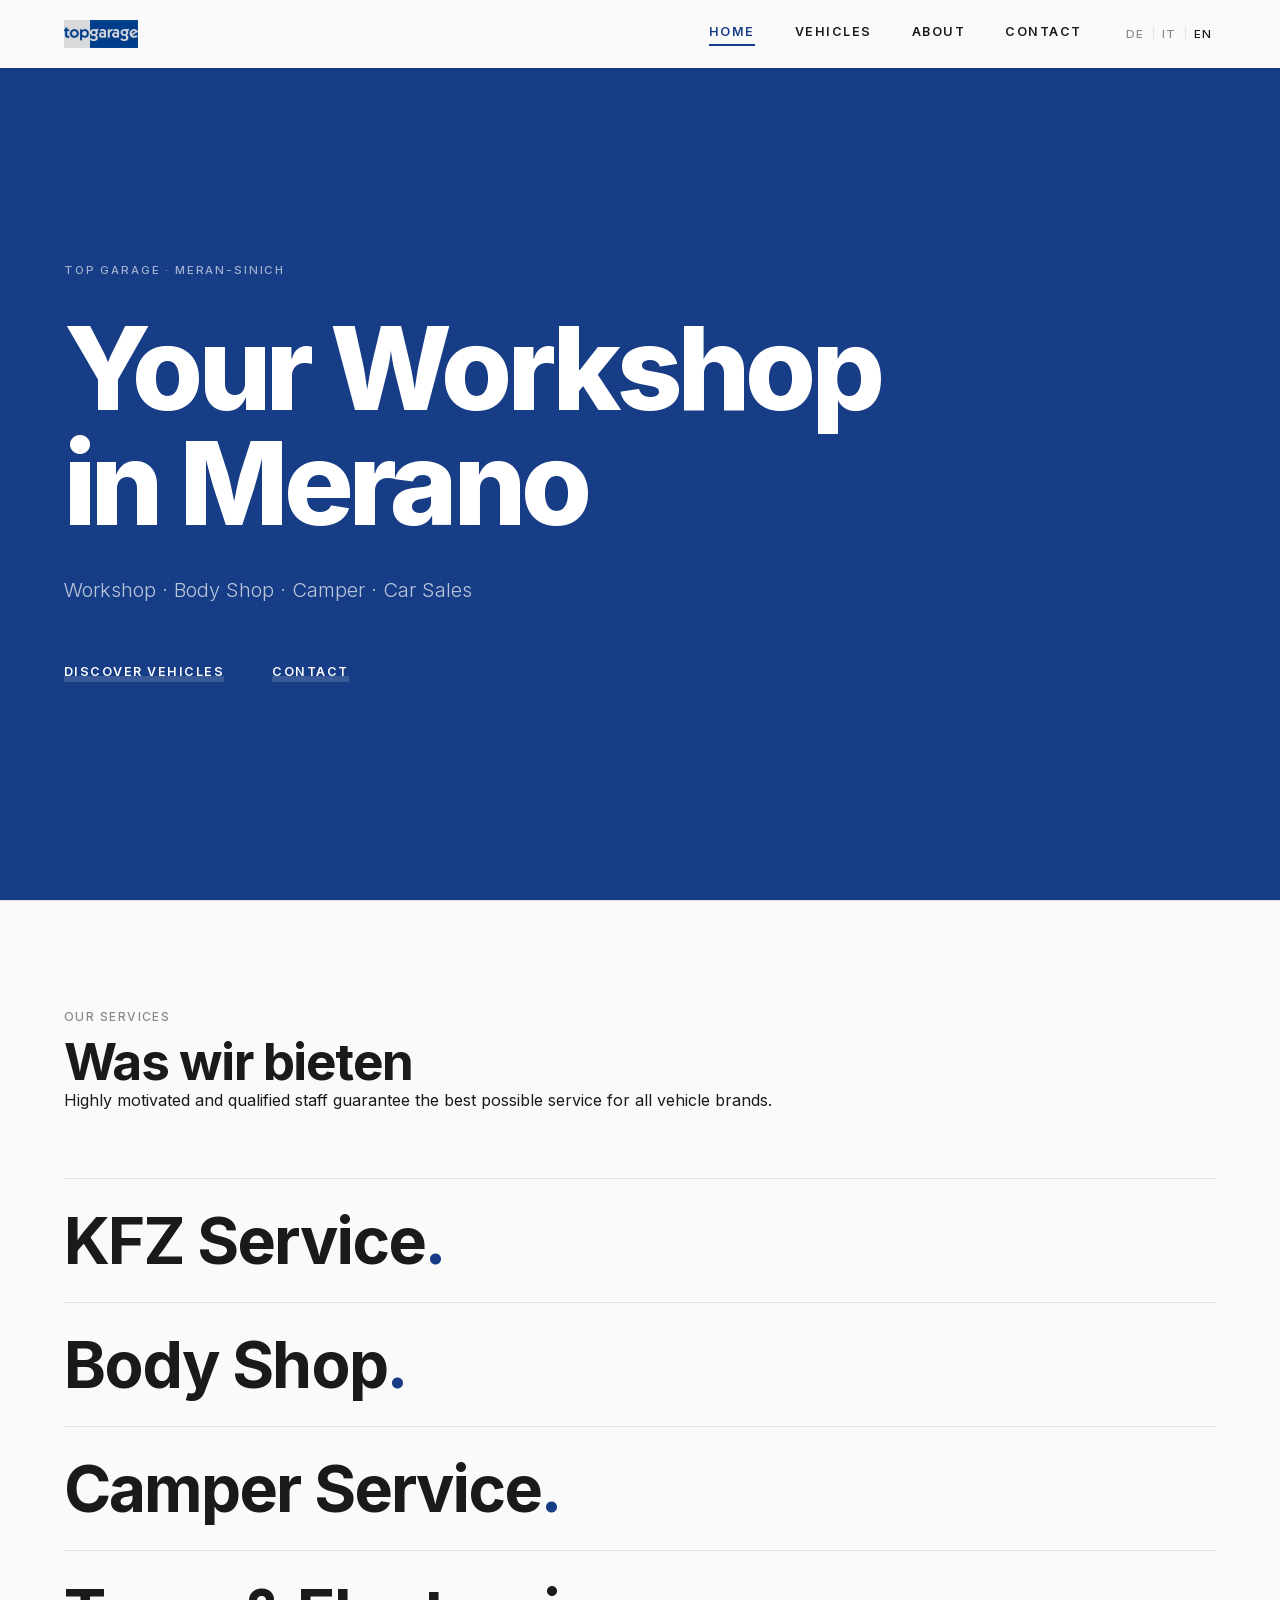
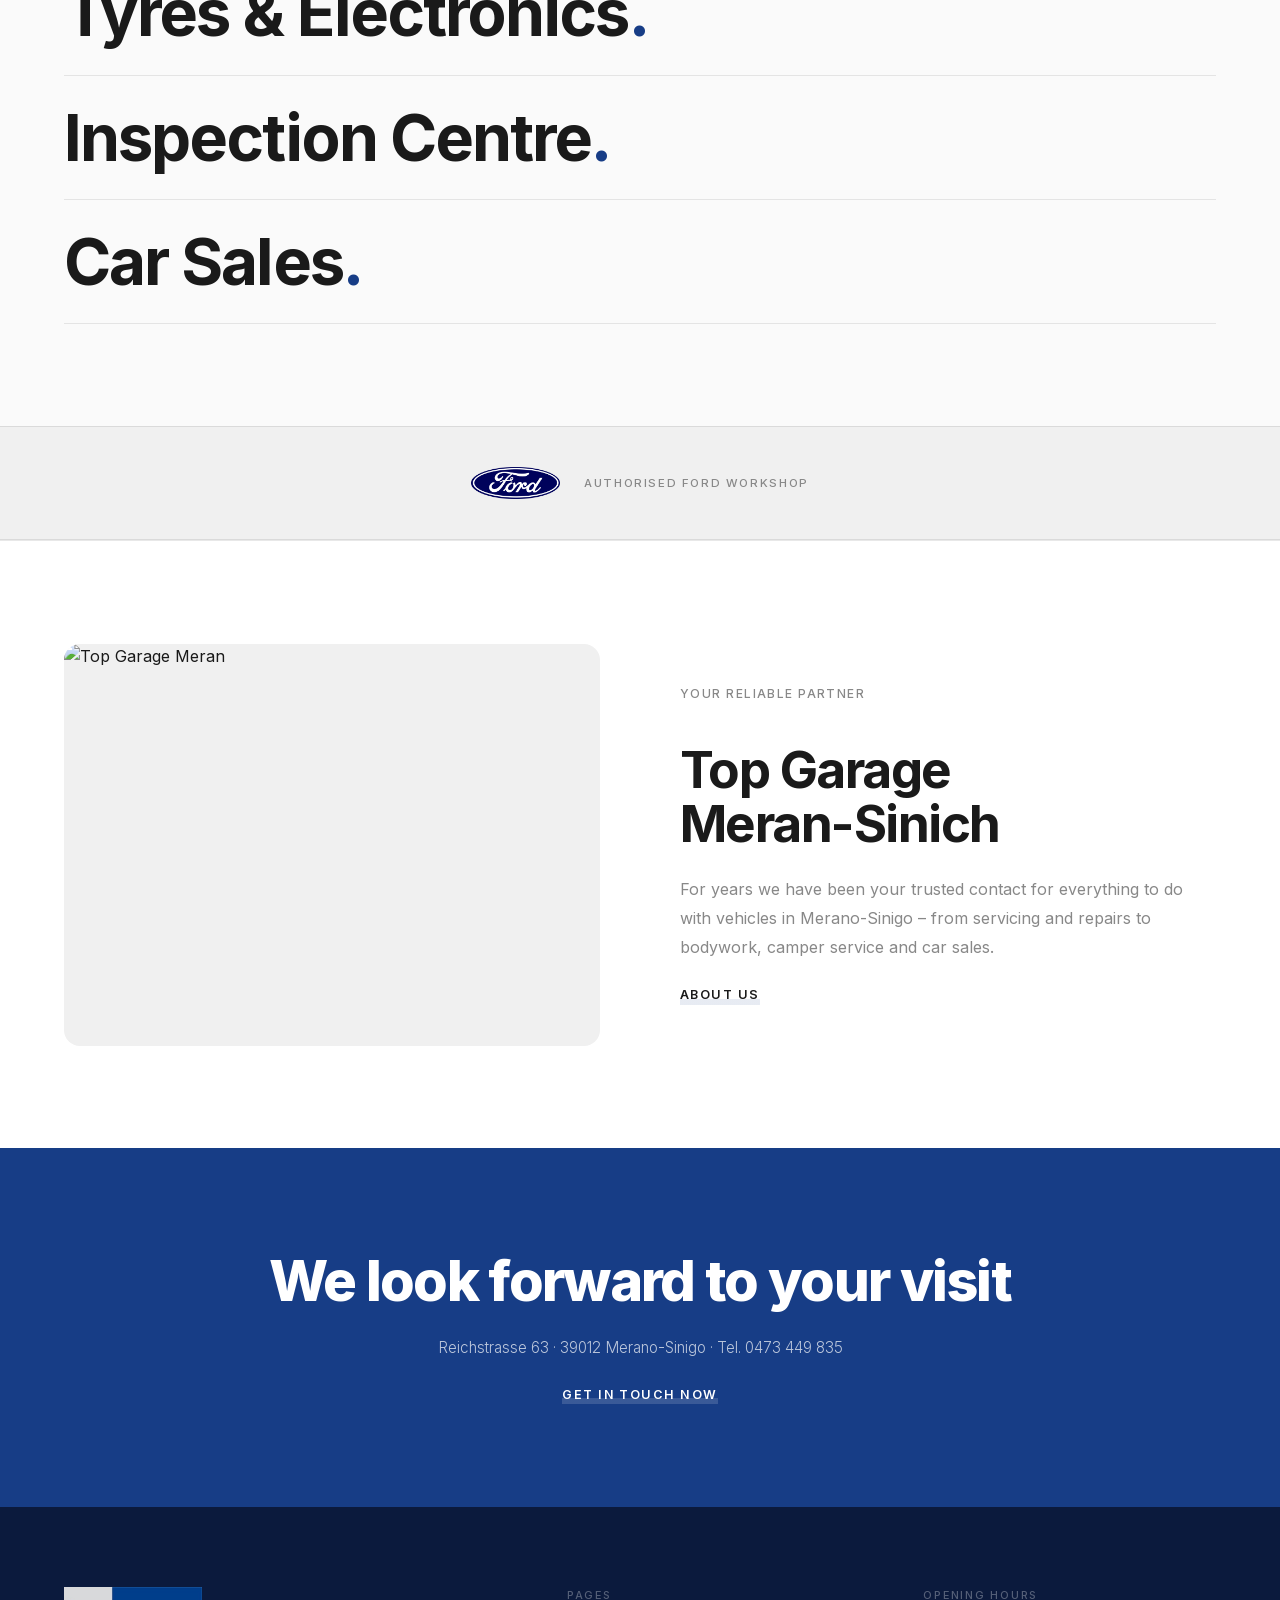
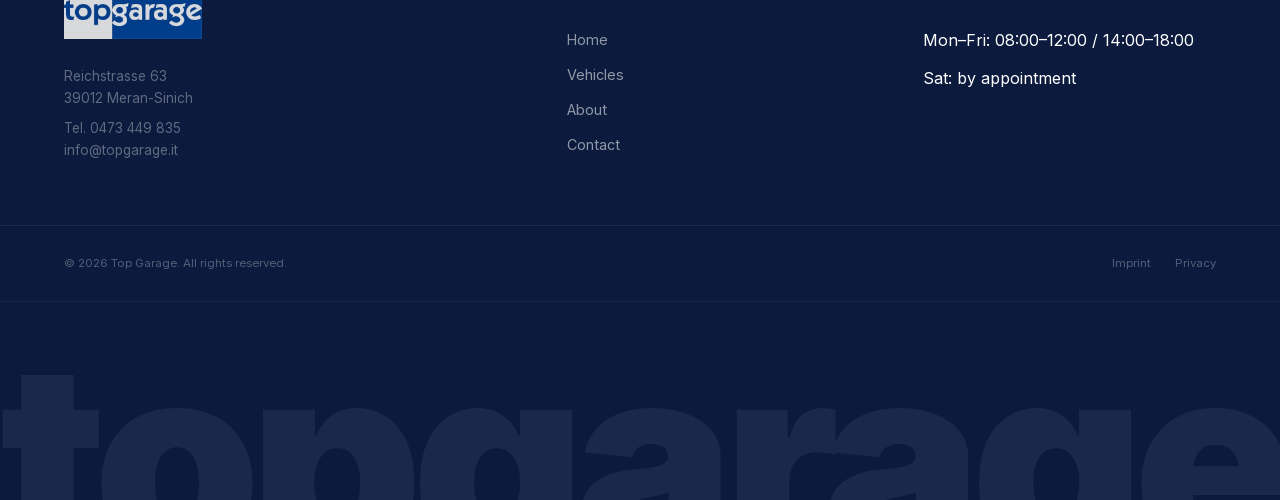
==== commit 8d3aee08: "Homepage: Fahrzeugvorschau entfernt, About-Teaser weiß, Ford Badge Strich weg Co-Authored-By: Claude" ====
--- a/index.html
+++ b/index.html
@@ -80,83 +80,6 @@
       </div>
     </section>
 
-    <!-- ─── VEHICLE HIGHLIGHTS ─── -->
-    <section id="vehicles-preview" data-nav-theme="light">
-      <div class="vehicles-header reveal">
-        <div>
-          <span class="section-label">AutoScout24</span>
-          <h2 class="section-title" data-i18n="vehicles_title">Aktuelle Fahrzeuge</h2>
-        </div>
-        <a href="fahrzeuge.html" class="btn-outline" data-i18n="vehicles_cta">Alle Fahrzeuge ansehen</a>
-      </div>
-
-      <div class="vehicles-preview-grid">
-        <div class="vehicles-grid reveal-group">
-
-          <!-- Fahrzeug-Karte 1 (Platzhalter) -->
-          <a href="fahrzeuge.html" class="vehicle-card">
-            <div class="vehicle-card__image">
-              <img src="images/hero-bg.jpg" alt="Fahrzeug" loading="lazy">
-            </div>
-            <div class="vehicle-card__body">
-              <span class="vehicle-card__brand">Ford</span>
-              <h3 class="vehicle-card__title">Ford Focus 1.0 EcoBoost</h3>
-              <div class="vehicle-card__meta">
-                <span>2021</span>
-                <span>45.000 km</span>
-                <span>Benzin</span>
-              </div>
-            </div>
-            <div class="vehicle-card__footer">
-              <span class="vehicle-card__price">€ 18.900</span>
-              <span class="vehicle-card__link" data-i18n="vehicle_details">Details</span>
-            </div>
-          </a>
-
-          <!-- Fahrzeug-Karte 2 (Platzhalter) -->
-          <a href="fahrzeuge.html" class="vehicle-card">
-            <div class="vehicle-card__image">
-              <img src="images/hero-bg.jpg" alt="Fahrzeug" loading="lazy">
-            </div>
-            <div class="vehicle-card__body">
-              <span class="vehicle-card__brand">Volkswagen</span>
-              <h3 class="vehicle-card__title">VW Golf 2.0 TDI</h3>
-              <div class="vehicle-card__meta">
-                <span>2020</span>
-                <span>62.000 km</span>
-                <span>Diesel</span>
-              </div>
-            </div>
-            <div class="vehicle-card__footer">
-              <span class="vehicle-card__price">€ 21.500</span>
-              <span class="vehicle-card__link" data-i18n="vehicle_details">Details</span>
-            </div>
-          </a>
-
-          <!-- Fahrzeug-Karte 3 (Platzhalter) -->
-          <a href="fahrzeuge.html" class="vehicle-card">
-            <div class="vehicle-card__image">
-              <img src="images/hero-bg.jpg" alt="Fahrzeug" loading="lazy">
-            </div>
-            <div class="vehicle-card__body">
-              <span class="vehicle-card__brand">Audi</span>
-              <h3 class="vehicle-card__title">Audi A3 Sportback 1.6 TDI</h3>
-              <div class="vehicle-card__meta">
-                <span>2019</span>
-                <span>78.000 km</span>
-                <span>Diesel</span>
-              </div>
-            </div>
-            <div class="vehicle-card__footer">
-              <span class="vehicle-card__price">€ 19.200</span>
-              <span class="vehicle-card__link" data-i18n="vehicle_details">Details</span>
-            </div>
-          </a>
-
-        </div>
-      </div>
-    </section>
-
     <!-- ─── ABOUT TEASER ─── -->
     <section id="about-teaser" data-nav-theme="light">
       <div class="about-teaser-inner">
--- a/css/index.css
+++ b/css/index.css
@@ -1 +1 @@
-﻿#hero{position:relative;min-height:100svh;display:flex;align-items:center;overflow:hidden;background:#173d86;padding-top:68px}.hero-content{position:relative;z-index:3;max-width:1300px;margin:0 auto;padding:0 4rem}@media(max-width: 768px){.hero-content{padding:0 1.5rem}}.hero-content{padding-top:clamp(3rem,6vw,6rem);padding-bottom:clamp(4rem,8vw,7rem);width:100%}.hero-eyebrow{font-size:.72rem;font-weight:500;letter-spacing:.16em;text-transform:uppercase;color:hsla(0,0%,100%,.6);margin-bottom:2rem;display:block}.hero-title{max-width:none;margin-bottom:2rem;color:#fff;font-size:clamp(3rem,9vw,8rem);font-weight:800;letter-spacing:-0.04em;line-height:1}.hero-subtitle{font-size:clamp(1rem,2vw,1.25rem);font-weight:300;color:hsla(0,0%,100%,.7);margin-bottom:3.5rem;max-width:44ch;line-height:1.6}.hero-actions{display:flex;align-items:center;gap:3rem;flex-wrap:wrap}@media(max-width: 768px){.hero-actions{flex-direction:column;align-items:flex-start;gap:1.5rem}}.hero-title{opacity:0;min-height:1em}@keyframes hero-blink{0%,100%{opacity:1}50%{opacity:0}}.hero-cursor{display:inline;color:hsla(0,0%,100%,.6);font-weight:300;animation:hero-blink .7s step-end infinite;margin-left:2px}#services{padding:clamp(3.5rem,8vw,9rem) 0;background:#fafafa;border-top:1px solid rgba(0,0,0,.09)}.services-header{max-width:1300px;margin:0 auto;padding:0 4rem}@media(max-width: 768px){.services-header{padding:0 1.5rem}}.services-header{margin-bottom:clamp(3rem,5vw,5rem)}.services-header .section-label{margin-bottom:.5rem}@media(max-width: 768px){.services-header{margin-bottom:2.5rem}}.services-grid{max-width:1300px;margin:0 auto;padding:0 4rem}@media(max-width: 768px){.services-grid{padding:0 1.5rem}}.services-grid{display:block}.service-card{display:block;padding:1.75rem 0;border-top:1px solid rgba(0,0,0,.09);text-decoration:none;cursor:pointer}.service-card:last-child{border-bottom:1px solid rgba(0,0,0,.09)}.service-card h3{font-family:"Inter",system-ui,sans-serif;font-weight:700;font-size:clamp(2rem,5vw,4.5rem);letter-spacing:-0.03em;color:#1a1a1a;line-height:1.05;transition:color 200ms cubic-bezier(0.25, 0, 0.25, 1)}.service-card h3::after{content:".";color:#173d86}.service-card p{display:none}.service-card:hover h3{color:#173d86}@media(max-width: 768px){.service-card h3{font-size:clamp(1.8rem,8vw,3rem)}}#ford-badge{background:#f0f0f0;border-top:1px solid rgba(0,0,0,.09);border-bottom:1px solid rgba(0,0,0,.09);padding:2.5rem 0}.ford-badge-inner{max-width:1300px;margin:0 auto;padding:0 4rem}@media(max-width: 768px){.ford-badge-inner{padding:0 1.5rem}}.ford-badge-inner{display:flex;align-items:center;justify-content:center;gap:1.5rem;flex-wrap:wrap}.ford-badge-logo{font-size:1.5rem;font-weight:800;letter-spacing:-0.03em;color:#1a1a1a}.ford-badge-logo img{height:32px;width:auto}.ford-badge-text{font-size:.72rem;font-weight:500;letter-spacing:.14em;text-transform:uppercase;color:#888}.ford-badge-text::before{content:"—";margin-right:.75rem;color:rgba(0,0,0,.09)}#vehicles-preview{padding:clamp(3.5rem,8vw,9rem) 0;background:#fafafa}.vehicles-header{max-width:1300px;margin:0 auto;padding:0 4rem}@media(max-width: 768px){.vehicles-header{padding:0 1.5rem}}.vehicles-header{display:flex;align-items:flex-end;justify-content:space-between;gap:2rem;margin-bottom:clamp(2.5rem,4vw,4rem)}@media(max-width: 768px){.vehicles-header{flex-direction:column;align-items:flex-start;gap:1.5rem}}.vehicles-preview-grid{max-width:1300px;margin:0 auto;padding:0 4rem}@media(max-width: 768px){.vehicles-preview-grid{padding:0 1.5rem}}#about-teaser{padding:clamp(3.5rem,8vw,9rem) 0;background:#f0f0f0;border-top:1px solid rgba(0,0,0,.09)}.about-teaser-inner{max-width:1300px;margin:0 auto;padding:0 4rem}@media(max-width: 768px){.about-teaser-inner{padding:0 1.5rem}}.about-teaser-inner{display:grid;grid-template-columns:1fr 1fr;gap:5rem;align-items:center}@media(max-width: 768px){.about-teaser-inner{grid-template-columns:1fr;gap:2.5rem}}.about-teaser-image{position:relative;border-radius:16px;overflow:hidden;aspect-ratio:4/3;background:#f0f0f0}.about-teaser-image img{position:absolute;inset:0;width:100%;height:100%;object-fit:cover}.about-teaser-content{display:flex;flex-direction:column;gap:1.5rem}.about-teaser-content .section-title{color:#1a1a1a}.about-teaser-content p{color:#888;line-height:1.8}#cta{position:relative;overflow:hidden;display:flex;align-items:center;justify-content:center;text-align:center;background:#173d86}.cta-content{position:relative;z-index:1;max-width:1300px;margin:0 auto;padding:0 4rem}@media(max-width: 768px){.cta-content{padding:0 1.5rem}}.cta-content{padding-top:clamp(4rem,8vw,7rem);padding-bottom:clamp(4rem,8vw,7rem);display:flex;flex-direction:column;align-items:center;gap:1.5rem;width:100%}.cta-content [class^=btn-],.cta-content [class*=" btn-"]{align-self:center}.cta-content h2{font-family:"Inter",system-ui,sans-serif;font-weight:800;font-size:clamp(1.8rem,5vw,3.5rem);letter-spacing:-0.03em;line-height:1.1;color:#fff;max-width:26ch}.cta-content p{color:hsla(0,0%,100%,.7);font-size:.95rem;font-weight:300;max-width:48ch}
+#hero{position:relative;min-height:100svh;display:flex;align-items:center;overflow:hidden;background:#173d86;padding-top:68px}.hero-content{position:relative;z-index:3;max-width:1300px;margin:0 auto;padding:0 4rem}@media(max-width: 768px){.hero-content{padding:0 1.5rem}}.hero-content{padding-top:clamp(3rem,6vw,6rem);padding-bottom:clamp(4rem,8vw,7rem);width:100%}.hero-eyebrow{font-size:.72rem;font-weight:500;letter-spacing:.16em;text-transform:uppercase;color:hsla(0,0%,100%,.6);margin-bottom:2rem;display:block}.hero-title{max-width:none;margin-bottom:2rem;color:#fff;font-size:clamp(3rem,9vw,8rem);font-weight:800;letter-spacing:-0.04em;line-height:1}.hero-subtitle{font-size:clamp(1rem,2vw,1.25rem);font-weight:300;color:hsla(0,0%,100%,.7);margin-bottom:3.5rem;max-width:44ch;line-height:1.6}.hero-actions{display:flex;align-items:center;gap:3rem;flex-wrap:wrap}@media(max-width: 768px){.hero-actions{flex-direction:column;align-items:flex-start;gap:1.5rem}}.hero-title{opacity:0;min-height:1em}@keyframes hero-blink{0%,100%{opacity:1}50%{opacity:0}}.hero-cursor{display:inline;color:hsla(0,0%,100%,.6);font-weight:300;animation:hero-blink .7s step-end infinite;margin-left:2px}#services{padding:clamp(3.5rem,8vw,9rem) 0;background:#fafafa;border-top:1px solid rgba(0,0,0,.09)}.services-header{max-width:1300px;margin:0 auto;padding:0 4rem}@media(max-width: 768px){.services-header{padding:0 1.5rem}}.services-header{margin-bottom:clamp(3rem,5vw,5rem)}.services-header .section-label{margin-bottom:.5rem}@media(max-width: 768px){.services-header{margin-bottom:2.5rem}}.services-grid{max-width:1300px;margin:0 auto;padding:0 4rem}@media(max-width: 768px){.services-grid{padding:0 1.5rem}}.services-grid{display:block}.service-card{display:block;padding:1.75rem 0;border-top:1px solid rgba(0,0,0,.09);text-decoration:none;cursor:pointer}.service-card:last-child{border-bottom:1px solid rgba(0,0,0,.09)}.service-card h3{font-family:"Inter",system-ui,sans-serif;font-weight:700;font-size:clamp(2rem,5vw,4.5rem);letter-spacing:-0.03em;color:#1a1a1a;line-height:1.05;transition:color 200ms cubic-bezier(0.25, 0, 0.25, 1)}.service-card h3::after{content:".";color:#173d86}.service-card p{display:none}.service-card:hover h3{color:#173d86}@media(max-width: 768px){.service-card h3{font-size:clamp(1.8rem,8vw,3rem)}}#ford-badge{background:#f0f0f0;border-top:1px solid rgba(0,0,0,.09);border-bottom:1px solid rgba(0,0,0,.09);padding:2.5rem 0}.ford-badge-inner{max-width:1300px;margin:0 auto;padding:0 4rem}@media(max-width: 768px){.ford-badge-inner{padding:0 1.5rem}}.ford-badge-inner{display:flex;align-items:center;justify-content:center;gap:1.5rem;flex-wrap:wrap}.ford-badge-logo{font-size:1.5rem;font-weight:800;letter-spacing:-0.03em;color:#1a1a1a}.ford-badge-logo img{height:32px;width:auto}.ford-badge-text{font-size:.72rem;font-weight:500;letter-spacing:.14em;text-transform:uppercase;color:#888}#about-teaser{padding:clamp(3.5rem,8vw,9rem) 0;background:#fff;border-top:1px solid rgba(0,0,0,.09)}.about-teaser-inner{max-width:1300px;margin:0 auto;padding:0 4rem}@media(max-width: 768px){.about-teaser-inner{padding:0 1.5rem}}.about-teaser-inner{display:grid;grid-template-columns:1fr 1fr;gap:5rem;align-items:center}@media(max-width: 768px){.about-teaser-inner{grid-template-columns:1fr;gap:2.5rem}}.about-teaser-image{position:relative;border-radius:16px;overflow:hidden;aspect-ratio:4/3;background:#f0f0f0}.about-teaser-image img{position:absolute;inset:0;width:100%;height:100%;object-fit:cover}.about-teaser-content{display:flex;flex-direction:column;gap:1.5rem}.about-teaser-content .section-title{color:#1a1a1a}.about-teaser-content p{color:#888;line-height:1.8}#cta{position:relative;overflow:hidden;display:flex;align-items:center;justify-content:center;text-align:center;background:#173d86}.cta-content{position:relative;z-index:1;max-width:1300px;margin:0 auto;padding:0 4rem}@media(max-width: 768px){.cta-content{padding:0 1.5rem}}.cta-content{padding-top:clamp(4rem,8vw,7rem);padding-bottom:clamp(4rem,8vw,7rem);display:flex;flex-direction:column;align-items:center;gap:1.5rem;width:100%}.cta-content [class^=btn-],.cta-content [class*=" btn-"]{align-self:center}.cta-content h2{font-family:"Inter",system-ui,sans-serif;font-weight:800;font-size:clamp(1.8rem,5vw,3.5rem);letter-spacing:-0.03em;line-height:1.1;color:#fff;max-width:26ch}.cta-content p{color:hsla(0,0%,100%,.7);font-size:.95rem;font-weight:300;max-width:48ch}/*# sourceMappingURL=index.css.map */
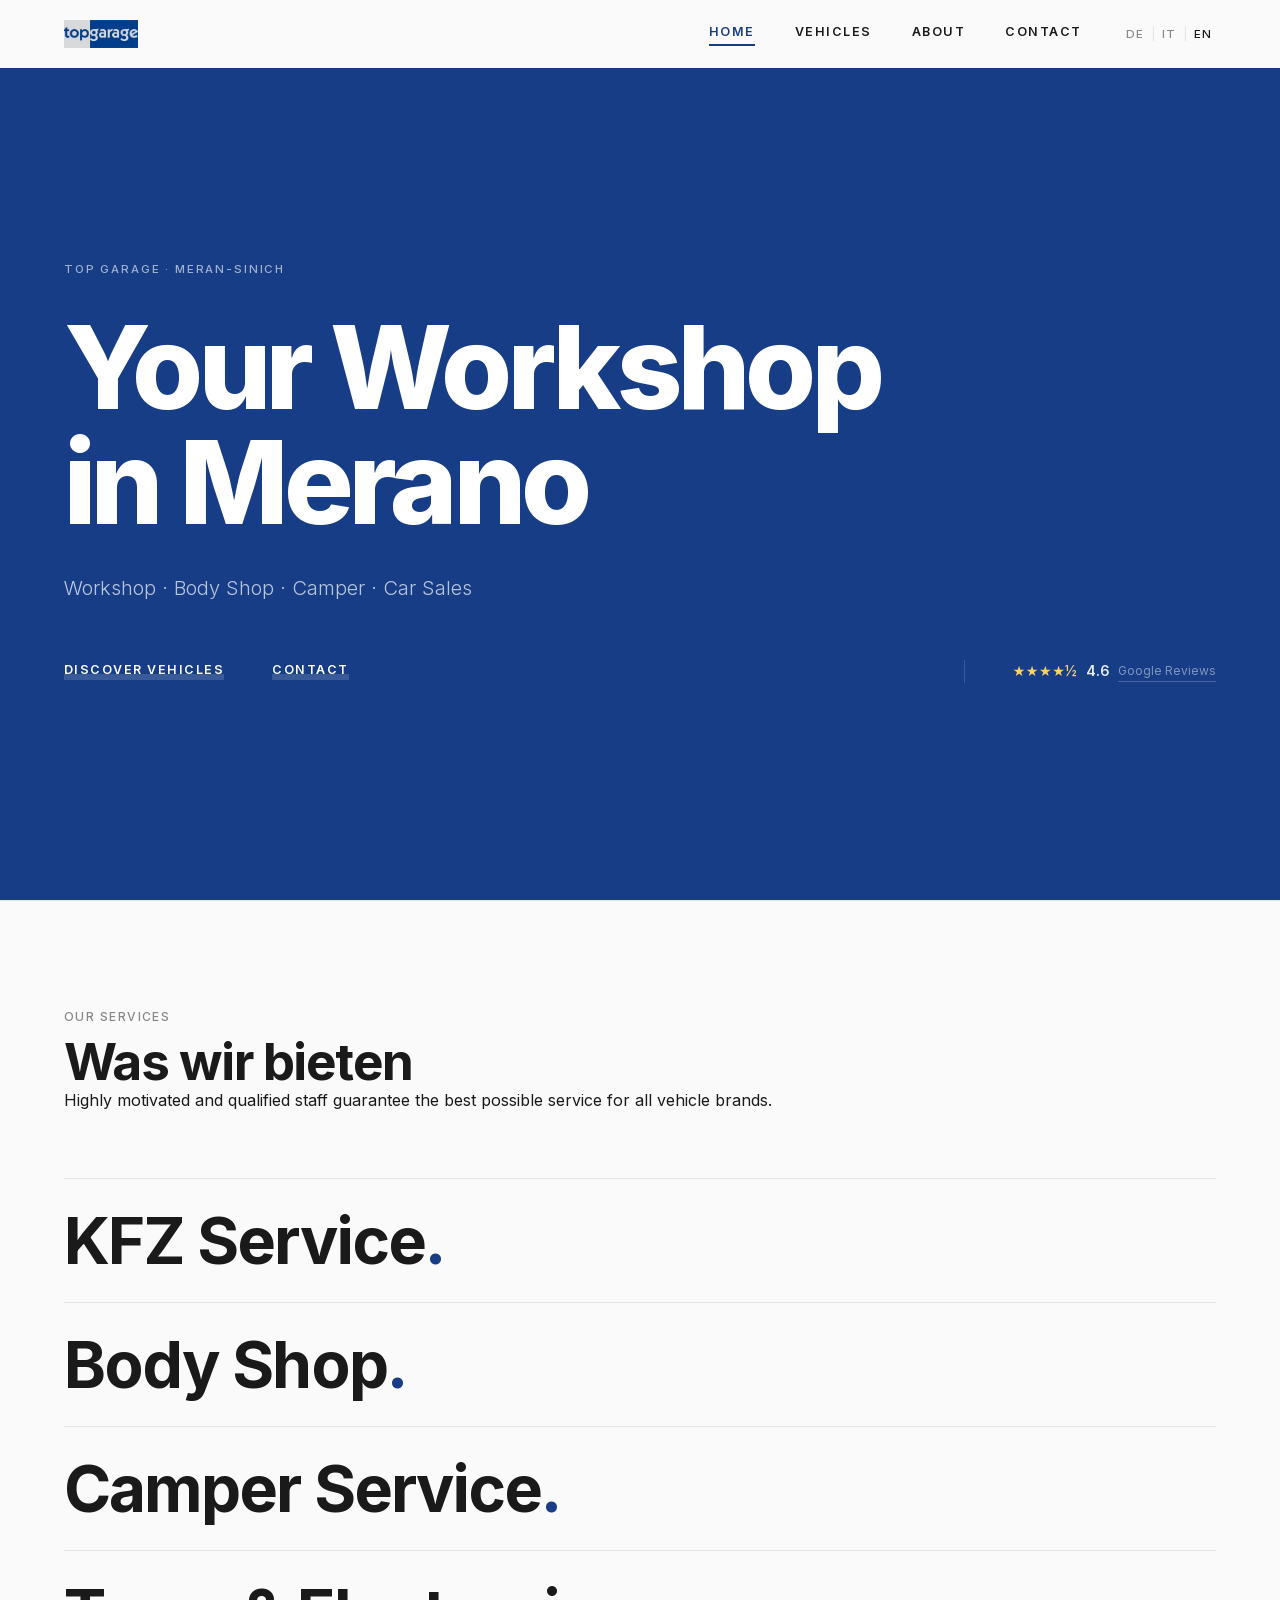
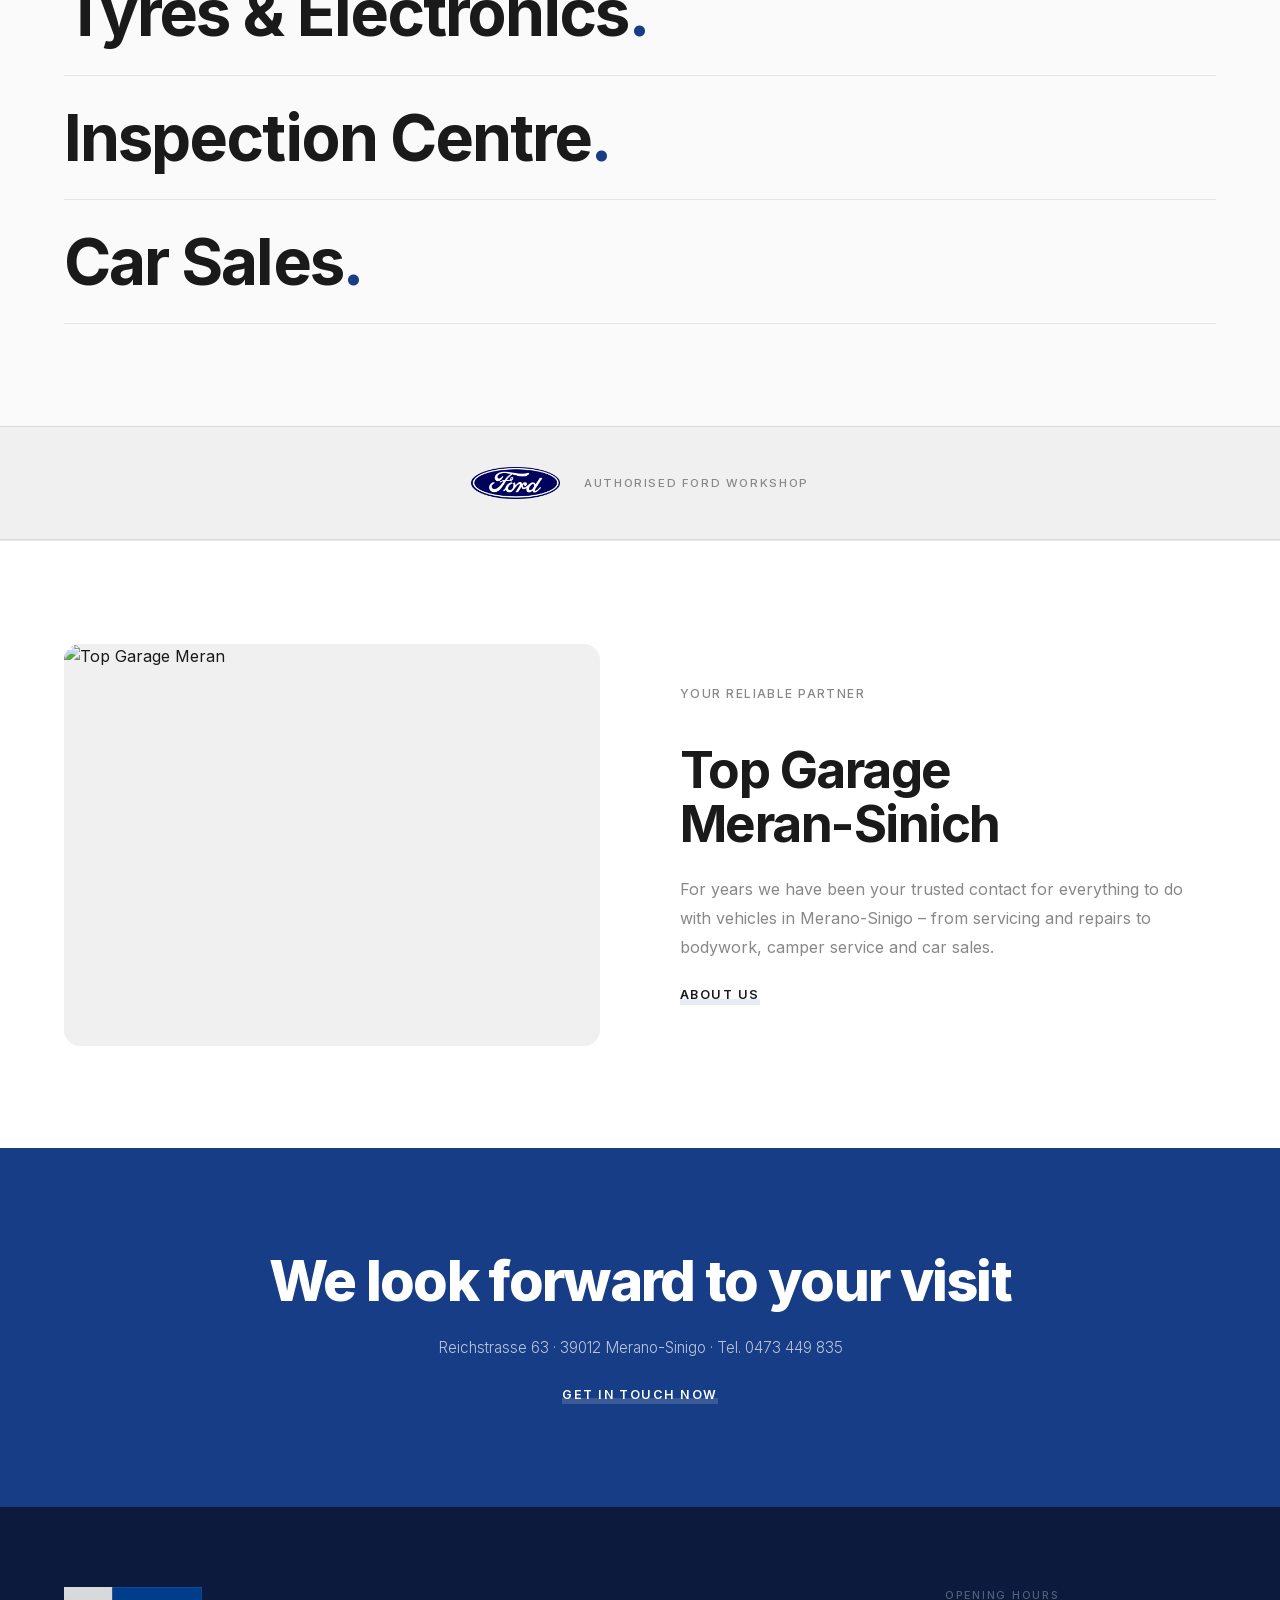
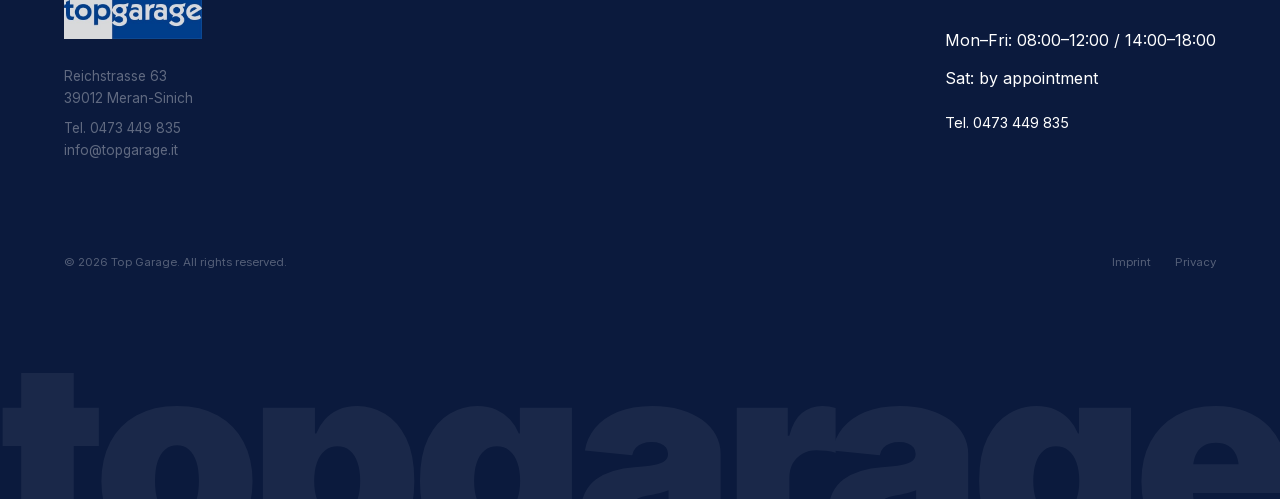
==== commit 5ae54a3b: "Hero: Google Rating Badge (4.6 Sterne) in hero-actions eingebaut Co-Authored-By: Claude Sonnet 4.6 <" ====
--- a/index.html
+++ b/index.html
@@ -11,6 +11,44 @@
   <link rel="stylesheet" href="css/fonts.css">
   <link rel="stylesheet" href="css/common.css?v=1">
   <link rel="stylesheet" href="css/index.css?v=1">
+  <script type="application/ld+json">
+  {
+    "@context": "https://schema.org",
+    "@type": "AutoRepair",
+    "name": "Top Garage Meran",
+    "url": "https://mschroetter.github.io/topgarage/",
+    "telephone": "+390473449835",
+    "email": "info@topgarage.it",
+    "address": {
+      "@type": "PostalAddress",
+      "streetAddress": "Reichstrasse 63",
+      "addressLocality": "Merano",
+      "addressRegion": "BZ",
+      "postalCode": "39012",
+      "addressCountry": "IT"
+    },
+    "openingHoursSpecification": [
+      {
+        "@type": "OpeningHoursSpecification",
+        "dayOfWeek": ["Monday","Tuesday","Wednesday","Thursday","Friday"],
+        "opens": "08:00",
+        "closes": "12:00"
+      },
+      {
+        "@type": "OpeningHoursSpecification",
+        "dayOfWeek": ["Monday","Tuesday","Wednesday","Thursday","Friday"],
+        "opens": "14:00",
+        "closes": "18:00"
+      }
+    ],
+    "aggregateRating": {
+      "@type": "AggregateRating",
+      "ratingValue": "4.6",
+      "bestRating": "5",
+      "ratingCount": "50"
+    }
+  }
+  </script>
 </head>
 <body data-page="index.html">
 
@@ -32,6 +70,12 @@
         <div class="hero-actions">
           <a href="fahrzeuge.html" class="btn-outline--ghost" data-i18n="hero_cta_vehicles">Fahrzeuge entdecken</a>
           <a href="kontakt.html"   class="btn-outline--ghost" data-i18n="hero_cta_contact">Kontakt</a>
+          <div class="hero-rating">
+            <span class="hero-rating__stars" aria-hidden="true">★★★★½</span>
+            <span class="hero-rating__score">4.6</span>
+            <a href="https://maps.google.com/?q=Top+Garage+Meran,+Reichstrasse+63,+39012+Meran-Sinich"
+               target="_blank" rel="noopener" class="hero-rating__label" data-i18n="rating_label">Google Bewertungen</a>
+          </div>
         </div>
       </div>
     </section>
--- a/css/common.css
+++ b/css/common.css
@@ -1 +1 @@
-﻿*,*::before,*::after{box-sizing:border-box;margin:0;padding:0}html{font-size:16px;background:#111}body{font-family:"Inter",system-ui,sans-serif;font-weight:400;color:#1a1a1a;background:#fafafa;line-height:1.6;-webkit-font-smoothing:antialiased;-moz-osx-font-smoothing:grayscale;overflow-x:hidden;overscroll-behavior:none}body.no-scroll{overflow:hidden}main{overflow-x:clip}img,video{max-width:100%;display:block}a{color:inherit;text-decoration:none}ul{list-style:none}button{cursor:pointer;background:none;border:none;font-family:inherit;color:inherit}input,textarea,select{font-family:inherit}.section-label{display:inline-block;font-family:"Inter",system-ui,sans-serif;font-size:.75rem;font-weight:500;letter-spacing:.12em;text-transform:uppercase;color:#888;margin-bottom:1rem}.section-title{font-family:"Inter",system-ui,sans-serif;font-weight:700;font-size:clamp(1.8rem,4vw,3.5rem);line-height:1.05;letter-spacing:-0.03em;color:#1a1a1a}.section-title--display{font-family:"Inter",system-ui,sans-serif;font-weight:600;font-style:normal;font-size:clamp(2rem,3.5vw,3rem);letter-spacing:-0.01em;line-height:1.15}.hero-title{font-family:"Inter",system-ui,sans-serif;font-weight:800;font-size:clamp(2.5rem,8vw,7rem);line-height:1.05;letter-spacing:-0.04em;color:#fff}.body-text{font-size:1rem;color:#888;line-height:1.8}.body-text--sm{font-size:.875rem;color:#888;line-height:1.75}.step-number{display:block;font-family:"Inter",system-ui,sans-serif;font-weight:500;font-size:.72rem;letter-spacing:.1em;text-transform:uppercase;color:#888;margin-bottom:.75rem;user-select:none}.btn-primary,.btn-outline--ghost,.btn-outline{display:inline-block;font-family:"Inter",system-ui,sans-serif;font-size:.78rem;font-weight:600;letter-spacing:.12em;text-transform:uppercase;text-decoration:none;cursor:pointer;background-color:rgba(0,0,0,0);border:none;white-space:nowrap;padding-bottom:0;align-self:flex-start;background-repeat:no-repeat,no-repeat;background-position:left bottom,left bottom;background-size:0% 6px,100% 6px;transition:background-size .4s cubic-bezier(0.4, 0, 0.2, 1)}.btn-primary:hover,.btn-outline--ghost:hover,.btn-outline:hover{background-size:100% 6px,100% 6px}.btn-outline{color:#1a1a1a;background-image:linear-gradient(rgba(23, 61, 134, 0.25), rgba(23, 61, 134, 0.25)),linear-gradient(rgba(23, 61, 134, 0.1), rgba(23, 61, 134, 0.1))}.btn-outline--ghost{color:#fff;background-image:linear-gradient(rgba(255, 255, 255, 0.4), rgba(255, 255, 255, 0.4)),linear-gradient(rgba(255, 255, 255, 0.15), rgba(255, 255, 255, 0.15))}.btn-primary{color:#fff;background-image:linear-gradient(rgba(255, 255, 255, 0.4), rgba(255, 255, 255, 0.4)),linear-gradient(rgba(255, 255, 255, 0.15), rgba(255, 255, 255, 0.15))}.form-submit{display:inline-flex;align-items:center;justify-content:center;padding:14px 32px;border-radius:4px;background:#173d86;color:#fff;border:none;font-family:"Inter",system-ui,sans-serif;font-size:.78rem;font-weight:600;letter-spacing:.08em;text-transform:uppercase;cursor:pointer;transition:opacity 200ms ease}.form-submit:hover{opacity:.85}.navbar{position:fixed;top:0;left:0;width:100%;z-index:1000;background:#fafafa;box-shadow:0 1px 0 rgba(0,0,0,.08);transition:transform .4s cubic-bezier(0.25, 1, 0.5, 1),opacity .3s ease}.navbar.is-hidden{transform:translateY(-100%);opacity:0;transition:transform 200ms ease-in,opacity 150ms ease}@media(max-width: 1023px){.navbar__inner{display:flex;align-items:center;justify-content:space-between;padding:0 1.5rem;height:60px}.navbar__logo{display:flex;align-items:center}.navbar__logo img{height:24px;width:auto;display:block}.navbar__burger{display:flex;flex-direction:column;justify-content:center;gap:5px;width:36px;height:36px;padding:4px;cursor:pointer}.navbar__burger span{display:block;width:22px;height:1.5px;background:#1a1a1a;border-radius:2px;transition:transform 350ms ease,opacity 350ms ease;transform-origin:center}.navbar.is-open .navbar__burger span:nth-child(1){transform:translateY(6.5px) rotate(45deg)}.navbar.is-open .navbar__burger span:nth-child(2){opacity:0;transform:scaleX(0)}.navbar.is-open .navbar__burger span:nth-child(3){transform:translateY(-6.5px) rotate(-45deg)}.navbar__desktop-links{display:none}.navbar__menu{display:flex;flex-direction:column;align-items:center;gap:0;max-height:0;overflow:hidden;background:#fafafa;border-top:1px solid rgba(0,0,0,0);transition:max-height 350ms ease,border-color 350ms ease}.navbar.is-open .navbar__menu{max-height:420px;border-top-color:rgba(0,0,0,.09)}.navbar__menu a{display:block;font-family:"Inter",system-ui,sans-serif;font-size:22px;font-weight:600;text-transform:uppercase;letter-spacing:.05em;color:#1a1a1a;text-decoration:none;padding:12px 0;opacity:0;transform:translateY(8px);transition:opacity 350ms ease,transform 350ms ease,color 200ms ease}.navbar__menu a:hover{color:#173d86}.navbar__menu a.active{color:#173d86;border-bottom:2px solid #173d86}.navbar.is-open .navbar__menu a{opacity:1;transform:translateY(0)}.navbar.is-open .navbar__menu a:nth-child(1){transition-delay:0ms}.navbar.is-open .navbar__menu a:nth-child(2){transition-delay:60ms}.navbar.is-open .navbar__menu a:nth-child(3){transition-delay:120ms}.navbar.is-open .navbar__menu a:nth-child(4){transition-delay:180ms}.navbar__lang-mobile{display:flex;align-items:center;gap:.3rem;margin-top:12px;padding-bottom:16px;opacity:0;transform:translateY(8px);transition:opacity 350ms ease 240ms,transform 350ms ease 240ms}.navbar.is-open .navbar__lang-mobile{opacity:1;transform:translateY(0)}.navbar__lang-mobile .lang-btn{font-size:13px;font-weight:500;letter-spacing:.08em;color:#888;padding:4px 6px;transition:color 200ms ease}.navbar__lang-mobile .lang-btn:hover,.navbar__lang-mobile .lang-btn.active{color:#1a1a1a}.navbar__lang-mobile .lang-divider{color:rgba(0,0,0,.09);font-size:.7rem;user-select:none}}@media(min-width: 1024px){.navbar{display:flex;align-items:center;justify-content:space-between;padding:0 4rem;height:68px}.navbar__inner{display:contents}.navbar__logo{display:flex;align-items:center}.navbar__logo img{height:28px;width:auto;display:block}.navbar__burger{display:none}.navbar__menu{display:none}.navbar__desktop-links{display:flex;align-items:center;gap:2.5rem}.navbar__desktop-links a{font-size:.78rem;font-weight:600;text-transform:uppercase;letter-spacing:.12em;color:#1a1a1a;text-decoration:none;padding-bottom:4px;background-image:linear-gradient(#173D86, #173D86);background-repeat:no-repeat;background-position:left bottom;background-size:0% 2px;transition:color 200ms ease,background-size 200ms ease}.navbar__desktop-links a:hover{color:#173d86;background-size:100% 2px}.navbar__desktop-links a.active{color:#173d86;background-size:100% 2px}.navbar__separator{display:none}.lang-switcher{display:flex;align-items:center;gap:.2rem}.lang-btn{font-size:.72rem;font-weight:500;letter-spacing:.08em;color:#888;padding:2px 4px;transition:color 200ms ease}.lang-btn:hover,.lang-btn.active{color:#1a1a1a}.lang-divider{color:rgba(0,0,0,.09);font-size:.75rem;user-select:none}}#footer{background:#0b1a3d;color:#fff;padding-top:5rem;overflow:hidden}.footer-inner{max-width:1300px;margin:0 auto;padding:0 4rem}@media(max-width: 768px){.footer-inner{padding:0 1.5rem}}.footer-inner{display:grid;grid-template-columns:1.5fr 1fr 1fr;gap:4rem;padding-bottom:4rem;border-bottom:1px solid hsla(0,0%,100%,.08)}@media(max-width: 768px){.footer-inner{grid-template-columns:1fr 1fr;gap:2.5rem}}@media(max-width: 480px){.footer-inner{grid-template-columns:1fr;gap:2rem}}.footer-logo{display:inline-block;margin-bottom:.5rem}.footer-logo img{height:52px;width:auto;display:block}.footer-tagline{font-size:.85rem;color:hsla(0,0%,100%,.35);margin-top:.75rem;line-height:1.6;max-width:24ch}.footer-col-label{font-size:.68rem;font-weight:500;letter-spacing:.16em;text-transform:uppercase;color:hsla(0,0%,100%,.3);margin-bottom:1.5rem}.footer-links{display:flex;flex-direction:column;gap:.75rem}.footer-links a{font-size:.9rem;font-weight:400;color:hsla(0,0%,100%,.55);transition:color .2s ease;text-decoration:none}.footer-links a:hover{color:#fff}.footer-social{display:flex;flex-direction:column;gap:.75rem}.footer-social a{display:flex;align-items:center;gap:.5rem;font-size:.9rem;color:hsla(0,0%,100%,.55);transition:color .2s ease;text-decoration:none}.footer-social a svg{width:15px;height:15px;flex-shrink:0}.footer-social a span{font-size:.9rem}.footer-social a:hover{color:#fff}.footer-bottom{max-width:1300px;margin:0 auto;padding:0 4rem}@media(max-width: 768px){.footer-bottom{padding:0 1.5rem}}.footer-bottom{display:flex;justify-content:space-between;align-items:center;padding-top:1.75rem;padding-bottom:1.75rem}@media(max-width: 768px){.footer-bottom{flex-direction:column;gap:.75rem;text-align:center}}.footer-copy{font-size:.72rem;color:hsla(0,0%,100%,.3)}.footer-legal{display:flex;gap:1.5rem}.footer-legal a{font-size:.72rem;color:hsla(0,0%,100%,.3);text-decoration:none;transition:color .2s ease}.footer-legal a:hover{color:hsla(0,0%,100%,.65)}.footer-brand{width:100%;overflow:hidden;border-top:1px solid hsla(0,0%,100%,.05);padding:1.5rem 0 0;line-height:1}.footer-brand span{display:block;font-family:"Inter",system-ui,sans-serif;font-weight:900;color:#fff;white-space:nowrap;opacity:.06;letter-spacing:-0.04em;user-select:none;line-height:1}body.no-scroll{overflow:hidden}.reveal{opacity:0;transform:translateY(30px);transition:opacity 700ms cubic-bezier(0.25, 0, 0.25, 1),transform 700ms cubic-bezier(0.25, 0, 0.25, 1)}.reveal.visible{opacity:1;transform:translateY(0)}.reveal-up{opacity:0;transform:translateY(20px);transition:opacity 550ms cubic-bezier(0.25, 0, 0.25, 1),transform 550ms cubic-bezier(0.25, 0, 0.25, 1)}.reveal-up.visible{opacity:1;transform:translateY(0)}.reveal-scale{opacity:0;transform:scale(0.97);transition:opacity 550ms cubic-bezier(0.25, 0, 0.25, 1),transform 550ms cubic-bezier(0.25, 0, 0.25, 1)}.reveal-scale.visible{opacity:1;transform:scale(1)}.reveal-group>*{opacity:0;transform:translateY(24px);transition:opacity 550ms cubic-bezier(0.25, 0, 0.25, 1),transform 550ms cubic-bezier(0.25, 0, 0.25, 1)}.reveal-group.visible>*:nth-child(1){opacity:1;transform:translateY(0);transition-delay:0ms}.reveal-group.visible>*:nth-child(2){opacity:1;transform:translateY(0);transition-delay:80ms}.reveal-group.visible>*:nth-child(3){opacity:1;transform:translateY(0);transition-delay:160ms}.reveal-group.visible>*:nth-child(4){opacity:1;transform:translateY(0);transition-delay:240ms}.reveal-group.visible>*:nth-child(5){opacity:1;transform:translateY(0);transition-delay:320ms}.reveal-group.visible>*:nth-child(6){opacity:1;transform:translateY(0);transition-delay:400ms}.reveal-group.visible>*:nth-child(7){opacity:1;transform:translateY(0);transition-delay:480ms}.reveal-group.visible>*:nth-child(8){opacity:1;transform:translateY(0);transition-delay:560ms}@keyframes fadeFloat{0%,100%{opacity:.3;transform:translateY(0)}50%{opacity:.6;transform:translateY(8px)}}@keyframes marqueeLtr{from{transform:translateX(0)}to{transform:translateX(-50%)}}.page-hero{position:relative;min-height:45vh;display:flex;align-items:center;background:#173d86;overflow:hidden;padding-top:68px}.page-hero-content{position:relative;z-index:1;max-width:1300px;margin:0 auto;padding:0 4rem}@media(max-width: 768px){.page-hero-content{padding:0 1.5rem}}.page-hero-content{padding-bottom:clamp(3rem,5vw,5rem);padding-top:clamp(3rem,5vw,5rem);width:100%}.page-hero-title{font-family:"Inter",system-ui,sans-serif;font-weight:800;font-size:clamp(2.5rem,7vw,6rem);letter-spacing:-0.04em;line-height:1;color:#fff;margin-top:1rem}.process-steps{display:grid;grid-template-columns:repeat(4, 1fr);gap:0}@media(max-width: 1200px){.process-steps{grid-template-columns:repeat(2, 1fr)}}@media(max-width: 768px){.process-steps{grid-template-columns:1fr}}.process-step{padding:2rem 2rem 2rem 0;border-top:1px solid rgba(0,0,0,.1)}@media(max-width: 1200px){.process-step{padding:2rem;border-left:1px solid rgba(0,0,0,.06)}.process-step:nth-child(odd){border-left:none;padding-left:0}}@media(max-width: 768px){.process-step{border-left:none;padding:2rem 0}}.process-step h3{font-family:"Inter",system-ui,sans-serif;font-weight:700;font-size:1.1rem;letter-spacing:-0.02em;color:#1a1a1a;margin-bottom:.75rem}.process-step p{font-size:.875rem;color:#888;line-height:1.75}.page-hero--short{min-height:28vh;background:#111}.page-hero--short .page-hero-title{font-size:clamp(2rem,6vw,4rem)}#legal-content{padding:clamp(3.5rem,8vw,9rem) 0;background:#fafafa}.legal-inner{max-width:1300px;margin:0 auto;padding:0 4rem}@media(max-width: 768px){.legal-inner{padding:0 1.5rem}}.legal-inner{max-width:780px;display:flex;flex-direction:column;gap:3rem}.legal-section h2{font-family:"Inter",system-ui,sans-serif;font-weight:700;font-size:1.15rem;letter-spacing:-0.02em;color:#1a1a1a;margin-bottom:1rem;padding-bottom:.5rem;border-bottom:1px solid rgba(0,0,0,.09)}.legal-section h3{font-family:"Inter",system-ui,sans-serif;font-weight:600;font-size:.9rem;color:#1a1a1a;margin-top:1.25rem;margin-bottom:.5rem}.legal-section p{font-size:.9rem;color:#888;line-height:1.8}.legal-section a{color:#173d86;text-decoration:none}.legal-section a:hover{text-decoration:underline}.legal-section ul{list-style:none;padding:0;margin:.5rem 0 0;display:flex;flex-direction:column;gap:.4rem}.legal-section ul li{font-size:.9rem;color:#888;line-height:1.7;padding-left:1rem;position:relative}.legal-section ul li::before{content:"–";position:absolute;left:0;color:#173d86}.vehicles-grid{display:grid;grid-template-columns:repeat(3, 1fr);gap:1.5rem}@media(max-width: 1200px){.vehicles-grid{grid-template-columns:repeat(2, 1fr)}}@media(max-width: 480px){.vehicles-grid{grid-template-columns:1fr}}.vehicle-card{background:#fff;border:1px solid rgba(0,0,0,.09);border-radius:8px;overflow:hidden;transition:box-shadow 350ms cubic-bezier(0.25, 0, 0.25, 1),transform 350ms cubic-bezier(0.25, 0, 0.25, 1);text-decoration:none;color:#1a1a1a;display:flex;flex-direction:column}.vehicle-card:hover{box-shadow:0 8px 32px rgba(0,0,0,.1);transform:translateY(-3px)}.vehicle-card__image{position:relative;aspect-ratio:16/10;overflow:hidden;background:#f0f0f0}.vehicle-card__image img{position:absolute;inset:0;width:100%;height:100%;object-fit:cover;transition:transform 350ms cubic-bezier(0.25, 0, 0.25, 1)}.vehicle-card:hover .vehicle-card__image img{transform:scale(1.04)}.vehicle-card__body{padding:1.25rem 1.25rem 1rem;display:flex;flex-direction:column;gap:.5rem;flex:1}.vehicle-card__brand{font-size:.7rem;font-weight:600;letter-spacing:.1em;text-transform:uppercase;color:#173d86}.vehicle-card__title{font-size:1.05rem;font-weight:700;line-height:1.3;color:#1a1a1a}.vehicle-card__meta{display:flex;gap:1rem;font-size:.78rem;color:#888;margin-top:.25rem}.vehicle-card__meta span{display:flex;align-items:center;gap:.3rem}.vehicle-card__footer{padding:1rem 1.25rem;border-top:1px solid rgba(0,0,0,.09);display:flex;align-items:center;justify-content:space-between}.vehicle-card__price{font-size:1.15rem;font-weight:800;color:#1a1a1a}.vehicle-card__link{font-size:.72rem;font-weight:600;letter-spacing:.08em;text-transform:uppercase;color:#173d86;display:flex;align-items:center;gap:.35rem}.vehicle-card__link::after{content:"↗";font-size:.9rem}.autoscout-container{width:100%;min-height:700px;border-radius:8px;overflow:hidden;border:1px solid rgba(0,0,0,.09);background:#f0f0f0}@media(max-width: 768px){.autoscout-container{min-height:500px}}.autoscout-container iframe{width:100%;height:100%;min-height:inherit;border:none;display:block}.autoscout-fallback{text-align:center;padding:3rem 2rem;background:#f0f0f0;border-radius:8px;border:1px solid rgba(0,0,0,.09)}.autoscout-fallback p{color:#888;margin-bottom:1.5rem;font-size:.95rem}
+﻿*,*::before,*::after{box-sizing:border-box;margin:0;padding:0}html{font-size:16px;background:#111}body{font-family:"Inter",system-ui,sans-serif;font-weight:400;color:#1a1a1a;background:#fafafa;line-height:1.6;-webkit-font-smoothing:antialiased;-moz-osx-font-smoothing:grayscale;overflow-x:hidden;overscroll-behavior:none}body.no-scroll{overflow:hidden}main{overflow-x:clip}img,video{max-width:100%;display:block}a{color:inherit;text-decoration:none}ul{list-style:none}button{cursor:pointer;background:none;border:none;font-family:inherit;color:inherit}input,textarea,select{font-family:inherit}.section-label{display:inline-block;font-family:"Inter",system-ui,sans-serif;font-size:.75rem;font-weight:500;letter-spacing:.12em;text-transform:uppercase;color:#888;margin-bottom:1rem}.section-title{font-family:"Inter",system-ui,sans-serif;font-weight:700;font-size:clamp(1.8rem,4vw,3.5rem);line-height:1.05;letter-spacing:-0.03em;color:#1a1a1a}.section-title--display{font-family:"Inter",system-ui,sans-serif;font-weight:600;font-style:normal;font-size:clamp(2rem,3.5vw,3rem);letter-spacing:-0.01em;line-height:1.15}.hero-title{font-family:"Inter",system-ui,sans-serif;font-weight:800;font-size:clamp(2.5rem,8vw,7rem);line-height:1.05;letter-spacing:-0.04em;color:#fff}.body-text{font-size:1rem;color:#888;line-height:1.8}.body-text--sm{font-size:.875rem;color:#888;line-height:1.75}.step-number{display:block;font-family:"Inter",system-ui,sans-serif;font-weight:500;font-size:.72rem;letter-spacing:.1em;text-transform:uppercase;color:#888;margin-bottom:.75rem;user-select:none}.btn-primary,.btn-outline--ghost,.btn-outline{display:inline-block;font-family:"Inter",system-ui,sans-serif;font-size:.78rem;font-weight:600;letter-spacing:.12em;text-transform:uppercase;text-decoration:none;cursor:pointer;background-color:rgba(0,0,0,0);border:none;white-space:nowrap;padding-bottom:0;align-self:flex-start;background-repeat:no-repeat,no-repeat;background-position:left bottom,left bottom;background-size:0% 6px,100% 6px;transition:background-size .4s cubic-bezier(0.4, 0, 0.2, 1)}.btn-primary:hover,.btn-outline--ghost:hover,.btn-outline:hover{background-size:100% 6px,100% 6px}.btn-outline{color:#1a1a1a;background-image:linear-gradient(rgba(23, 61, 134, 0.25), rgba(23, 61, 134, 0.25)),linear-gradient(rgba(23, 61, 134, 0.1), rgba(23, 61, 134, 0.1))}.btn-outline--ghost{color:#fff;background-image:linear-gradient(rgba(255, 255, 255, 0.4), rgba(255, 255, 255, 0.4)),linear-gradient(rgba(255, 255, 255, 0.15), rgba(255, 255, 255, 0.15))}.btn-primary{color:#fff;background-image:linear-gradient(rgba(255, 255, 255, 0.4), rgba(255, 255, 255, 0.4)),linear-gradient(rgba(255, 255, 255, 0.15), rgba(255, 255, 255, 0.15))}.form-submit{display:inline-flex;align-items:center;justify-content:center;padding:14px 32px;border-radius:4px;background:#173d86;color:#fff;border:none;font-family:"Inter",system-ui,sans-serif;font-size:.78rem;font-weight:600;letter-spacing:.08em;text-transform:uppercase;cursor:pointer;transition:opacity 200ms ease}.form-submit:hover{opacity:.85}.navbar{position:fixed;top:0;left:0;width:100%;z-index:1000;background:#fafafa;box-shadow:0 1px 0 rgba(0,0,0,.08);transition:transform .4s cubic-bezier(0.25, 1, 0.5, 1),opacity .3s ease}.navbar.is-hidden{transform:translateY(-100%);opacity:0;transition:transform 200ms ease-in,opacity 150ms ease}@media(max-width: 1023px){.navbar__inner{display:flex;align-items:center;justify-content:space-between;padding:0 1.5rem;height:60px}.navbar__logo{display:flex;align-items:center}.navbar__logo img{height:24px;width:auto;display:block}.navbar__burger{display:flex;flex-direction:column;justify-content:center;gap:5px;width:36px;height:36px;padding:4px;cursor:pointer}.navbar__burger span{display:block;width:22px;height:1.5px;background:#1a1a1a;border-radius:2px;transition:transform 350ms ease,opacity 350ms ease;transform-origin:center}.navbar.is-open .navbar__burger span:nth-child(1){transform:translateY(6.5px) rotate(45deg)}.navbar.is-open .navbar__burger span:nth-child(2){opacity:0;transform:scaleX(0)}.navbar.is-open .navbar__burger span:nth-child(3){transform:translateY(-6.5px) rotate(-45deg)}.navbar__desktop-links{display:none}.navbar__menu{display:flex;flex-direction:column;align-items:center;gap:0;max-height:0;overflow:hidden;background:#fafafa;border-top:1px solid rgba(0,0,0,0);transition:max-height 350ms ease,border-color 350ms ease}.navbar.is-open .navbar__menu{max-height:420px;border-top-color:rgba(0,0,0,.09)}.navbar__menu a{display:block;font-family:"Inter",system-ui,sans-serif;font-size:22px;font-weight:600;text-transform:uppercase;letter-spacing:.05em;color:#1a1a1a;text-decoration:none;padding:12px 0;opacity:0;transform:translateY(8px);transition:opacity 350ms ease,transform 350ms ease,color 200ms ease}.navbar__menu a:hover{color:#173d86}.navbar__menu a.active{color:#173d86;border-bottom:2px solid #173d86}.navbar.is-open .navbar__menu a{opacity:1;transform:translateY(0)}.navbar.is-open .navbar__menu a:nth-child(1){transition-delay:0ms}.navbar.is-open .navbar__menu a:nth-child(2){transition-delay:60ms}.navbar.is-open .navbar__menu a:nth-child(3){transition-delay:120ms}.navbar.is-open .navbar__menu a:nth-child(4){transition-delay:180ms}.navbar__lang-mobile{display:flex;align-items:center;gap:.3rem;margin-top:12px;padding-bottom:16px;opacity:0;transform:translateY(8px);transition:opacity 350ms ease 240ms,transform 350ms ease 240ms}.navbar.is-open .navbar__lang-mobile{opacity:1;transform:translateY(0)}.navbar__lang-mobile .lang-btn{font-size:13px;font-weight:500;letter-spacing:.08em;color:#888;padding:4px 6px;transition:color 200ms ease}.navbar__lang-mobile .lang-btn:hover,.navbar__lang-mobile .lang-btn.active{color:#1a1a1a}.navbar__lang-mobile .lang-divider{color:rgba(0,0,0,.09);font-size:.7rem;user-select:none}}@media(min-width: 1024px){.navbar{display:flex;align-items:center;justify-content:space-between;padding:0 4rem;height:68px}.navbar__inner{display:contents}.navbar__logo{display:flex;align-items:center}.navbar__logo img{height:28px;width:auto;display:block}.navbar__burger{display:none}.navbar__menu{display:none}.navbar__desktop-links{display:flex;align-items:center;gap:2.5rem}.navbar__desktop-links a{font-size:.78rem;font-weight:600;text-transform:uppercase;letter-spacing:.12em;color:#1a1a1a;text-decoration:none;padding-bottom:4px;background-image:linear-gradient(#173D86, #173D86);background-repeat:no-repeat;background-position:left bottom;background-size:0% 2px;transition:color 200ms ease,background-size 200ms ease}.navbar__desktop-links a:hover{color:#173d86;background-size:100% 2px}.navbar__desktop-links a.active{color:#173d86;background-size:100% 2px}.navbar__separator{display:none}.lang-switcher{display:flex;align-items:center;gap:.2rem}.lang-btn{font-size:.72rem;font-weight:500;letter-spacing:.08em;color:#888;padding:2px 4px;transition:color 200ms ease}.lang-btn:hover,.lang-btn.active{color:#1a1a1a}.lang-divider{color:rgba(0,0,0,.09);font-size:.75rem;user-select:none}}#footer{background:#0b1a3d;color:#fff;padding-top:5rem;overflow:hidden}.footer-inner{max-width:1300px;margin:0 auto;padding:0 4rem}@media(max-width: 768px){.footer-inner{padding:0 1.5rem}}.footer-inner{display:flex;justify-content:space-between;align-items:flex-start;gap:4rem;padding-bottom:4rem}@media(max-width: 768px){.footer-inner{grid-template-columns:1fr 1fr;gap:2.5rem}}@media(max-width: 480px){.footer-inner{grid-template-columns:1fr;gap:2rem}}.footer-logo{display:inline-block;margin-bottom:.5rem}.footer-logo img{height:52px;width:auto;display:block}.footer-tagline{font-size:.85rem;color:hsla(0,0%,100%,.35);margin-top:.75rem;line-height:1.6;max-width:24ch}.footer-col-label{font-size:.68rem;font-weight:500;letter-spacing:.16em;text-transform:uppercase;color:hsla(0,0%,100%,.3);margin-bottom:1.5rem}.footer-links{display:flex;flex-direction:column;gap:.75rem}.footer-links a{font-size:.9rem;font-weight:400;color:hsla(0,0%,100%,.55);transition:color .2s ease;text-decoration:none}.footer-links a:hover{color:#fff}.footer-social{display:flex;flex-direction:column;gap:.75rem}.footer-social a{display:flex;align-items:center;gap:.5rem;font-size:.9rem;color:hsla(0,0%,100%,.55);transition:color .2s ease;text-decoration:none}.footer-social a svg{width:15px;height:15px;flex-shrink:0}.footer-social a span{font-size:.9rem}.footer-social a:hover{color:#fff}.footer-bottom{max-width:1300px;margin:0 auto;padding:0 4rem}@media(max-width: 768px){.footer-bottom{padding:0 1.5rem}}.footer-bottom{display:flex;justify-content:space-between;align-items:center;padding-top:1.75rem;padding-bottom:1.75rem}@media(max-width: 768px){.footer-bottom{flex-direction:column;gap:.75rem;text-align:center}}.footer-copy{font-size:.72rem;color:hsla(0,0%,100%,.3)}.footer-legal{display:flex;gap:1.5rem}.footer-legal a{font-size:.72rem;color:hsla(0,0%,100%,.3);text-decoration:none;transition:color .2s ease}.footer-legal a:hover{color:hsla(0,0%,100%,.65)}.footer-brand{width:100%;overflow:hidden;padding:1.5rem 0 0;line-height:1}.footer-brand span{display:block;font-family:"Inter",system-ui,sans-serif;font-weight:900;color:#fff;white-space:nowrap;opacity:.06;letter-spacing:-0.04em;user-select:none;line-height:1}body.no-scroll{overflow:hidden}.reveal{opacity:0;transform:translateY(30px);transition:opacity 700ms cubic-bezier(0.25, 0, 0.25, 1),transform 700ms cubic-bezier(0.25, 0, 0.25, 1)}.reveal.visible{opacity:1;transform:translateY(0)}.reveal-up{opacity:0;transform:translateY(20px);transition:opacity 550ms cubic-bezier(0.25, 0, 0.25, 1),transform 550ms cubic-bezier(0.25, 0, 0.25, 1)}.reveal-up.visible{opacity:1;transform:translateY(0)}.reveal-scale{opacity:0;transform:scale(0.97);transition:opacity 550ms cubic-bezier(0.25, 0, 0.25, 1),transform 550ms cubic-bezier(0.25, 0, 0.25, 1)}.reveal-scale.visible{opacity:1;transform:scale(1)}.reveal-group>*{opacity:0;transform:translateY(24px);transition:opacity 550ms cubic-bezier(0.25, 0, 0.25, 1),transform 550ms cubic-bezier(0.25, 0, 0.25, 1)}.reveal-group.visible>*:nth-child(1){opacity:1;transform:translateY(0);transition-delay:0ms}.reveal-group.visible>*:nth-child(2){opacity:1;transform:translateY(0);transition-delay:80ms}.reveal-group.visible>*:nth-child(3){opacity:1;transform:translateY(0);transition-delay:160ms}.reveal-group.visible>*:nth-child(4){opacity:1;transform:translateY(0);transition-delay:240ms}.reveal-group.visible>*:nth-child(5){opacity:1;transform:translateY(0);transition-delay:320ms}.reveal-group.visible>*:nth-child(6){opacity:1;transform:translateY(0);transition-delay:400ms}.reveal-group.visible>*:nth-child(7){opacity:1;transform:translateY(0);transition-delay:480ms}.reveal-group.visible>*:nth-child(8){opacity:1;transform:translateY(0);transition-delay:560ms}@keyframes fadeFloat{0%,100%{opacity:.3;transform:translateY(0)}50%{opacity:.6;transform:translateY(8px)}}@keyframes marqueeLtr{from{transform:translateX(0)}to{transform:translateX(-50%)}}.page-hero{position:relative;min-height:45vh;display:flex;align-items:center;background:#173d86;overflow:hidden;padding-top:68px}.page-hero-content{position:relative;z-index:1;max-width:1300px;margin:0 auto;padding:0 4rem}@media(max-width: 768px){.page-hero-content{padding:0 1.5rem}}.page-hero-content{padding-bottom:clamp(3rem,5vw,5rem);padding-top:clamp(3rem,5vw,5rem);width:100%}.page-hero-title{font-family:"Inter",system-ui,sans-serif;font-weight:800;font-size:clamp(2.5rem,7vw,6rem);letter-spacing:-0.04em;line-height:1;color:#fff;margin-top:1rem}.process-steps{display:grid;grid-template-columns:repeat(4, 1fr);gap:0}@media(max-width: 1200px){.process-steps{grid-template-columns:repeat(2, 1fr)}}@media(max-width: 768px){.process-steps{grid-template-columns:1fr}}.process-step{padding:2rem 2rem 2rem 0;border-top:1px solid rgba(0,0,0,.1)}@media(max-width: 1200px){.process-step{padding:2rem;border-left:1px solid rgba(0,0,0,.06)}.process-step:nth-child(odd){border-left:none;padding-left:0}}@media(max-width: 768px){.process-step{border-left:none;padding:2rem 0}}.process-step h3{font-family:"Inter",system-ui,sans-serif;font-weight:700;font-size:1.1rem;letter-spacing:-0.02em;color:#1a1a1a;margin-bottom:.75rem}.process-step p{font-size:.875rem;color:#888;line-height:1.75}.page-hero--short{min-height:28vh;background:#111}.page-hero--short .page-hero-title{font-size:clamp(2rem,6vw,4rem)}#legal-content{padding:clamp(3.5rem,8vw,9rem) 0;background:#fafafa}.legal-inner{max-width:1300px;margin:0 auto;padding:0 4rem}@media(max-width: 768px){.legal-inner{padding:0 1.5rem}}.legal-inner{max-width:780px;display:flex;flex-direction:column;gap:3rem}.legal-section h2{font-family:"Inter",system-ui,sans-serif;font-weight:700;font-size:1.15rem;letter-spacing:-0.02em;color:#1a1a1a;margin-bottom:1rem;padding-bottom:.5rem;border-bottom:1px solid rgba(0,0,0,.09)}.legal-section h3{font-family:"Inter",system-ui,sans-serif;font-weight:600;font-size:.9rem;color:#1a1a1a;margin-top:1.25rem;margin-bottom:.5rem}.legal-section p{font-size:.9rem;color:#888;line-height:1.8}.legal-section a{color:#173d86;text-decoration:none}.legal-section a:hover{text-decoration:underline}.legal-section ul{list-style:none;padding:0;margin:.5rem 0 0;display:flex;flex-direction:column;gap:.4rem}.legal-section ul li{font-size:.9rem;color:#888;line-height:1.7;padding-left:1rem;position:relative}.legal-section ul li::before{content:"–";position:absolute;left:0;color:#173d86}.vehicles-grid{display:grid;grid-template-columns:repeat(3, 1fr);gap:1.5rem}@media(max-width: 1200px){.vehicles-grid{grid-template-columns:repeat(2, 1fr)}}@media(max-width: 480px){.vehicles-grid{grid-template-columns:1fr}}.vehicle-card{background:#fff;border:1px solid rgba(0,0,0,.09);border-radius:8px;overflow:hidden;transition:box-shadow 350ms cubic-bezier(0.25, 0, 0.25, 1),transform 350ms cubic-bezier(0.25, 0, 0.25, 1);text-decoration:none;color:#1a1a1a;display:flex;flex-direction:column}.vehicle-card:hover{box-shadow:0 8px 32px rgba(0,0,0,.1);transform:translateY(-3px)}.vehicle-card__image{position:relative;aspect-ratio:16/10;overflow:hidden;background:#f0f0f0}.vehicle-card__image img{position:absolute;inset:0;width:100%;height:100%;object-fit:cover;transition:transform 350ms cubic-bezier(0.25, 0, 0.25, 1)}.vehicle-card:hover .vehicle-card__image img{transform:scale(1.04)}.vehicle-card__body{padding:1.25rem 1.25rem 1rem;display:flex;flex-direction:column;gap:.5rem;flex:1}.vehicle-card__brand{font-size:.7rem;font-weight:600;letter-spacing:.1em;text-transform:uppercase;color:#173d86}.vehicle-card__title{font-size:1.05rem;font-weight:700;line-height:1.3;color:#1a1a1a}.vehicle-card__meta{display:flex;gap:1rem;font-size:.78rem;color:#888;margin-top:.25rem}.vehicle-card__meta span{display:flex;align-items:center;gap:.3rem}.vehicle-card__footer{padding:1rem 1.25rem;border-top:1px solid rgba(0,0,0,.09);display:flex;align-items:center;justify-content:space-between}.vehicle-card__price{font-size:1.15rem;font-weight:800;color:#1a1a1a}.vehicle-card__link{font-size:.72rem;font-weight:600;letter-spacing:.08em;text-transform:uppercase;color:#173d86;display:flex;align-items:center;gap:.35rem}.vehicle-card__link::after{content:"↗";font-size:.9rem}.autoscout-container{width:100%;min-height:700px;border-radius:8px;overflow:hidden;border:1px solid rgba(0,0,0,.09);background:#f0f0f0}@media(max-width: 768px){.autoscout-container{min-height:500px}}.autoscout-container iframe{width:100%;height:100%;min-height:inherit;border:none;display:block}.autoscout-fallback{text-align:center;padding:3rem 2rem;background:#f0f0f0;border-radius:8px;border:1px solid rgba(0,0,0,.09)}.autoscout-fallback p{color:#888;margin-bottom:1.5rem;font-size:.95rem}/*# sourceMappingURL=common.css.map */
--- a/css/index.css
+++ b/css/index.css
@@ -1 +1 @@
-#hero{position:relative;min-height:100svh;display:flex;align-items:center;overflow:hidden;background:#173d86;padding-top:68px}.hero-content{position:relative;z-index:3;max-width:1300px;margin:0 auto;padding:0 4rem}@media(max-width: 768px){.hero-content{padding:0 1.5rem}}.hero-content{padding-top:clamp(3rem,6vw,6rem);padding-bottom:clamp(4rem,8vw,7rem);width:100%}.hero-eyebrow{font-size:.72rem;font-weight:500;letter-spacing:.16em;text-transform:uppercase;color:hsla(0,0%,100%,.6);margin-bottom:2rem;display:block}.hero-title{max-width:none;margin-bottom:2rem;color:#fff;font-size:clamp(3rem,9vw,8rem);font-weight:800;letter-spacing:-0.04em;line-height:1}.hero-subtitle{font-size:clamp(1rem,2vw,1.25rem);font-weight:300;color:hsla(0,0%,100%,.7);margin-bottom:3.5rem;max-width:44ch;line-height:1.6}.hero-actions{display:flex;align-items:center;gap:3rem;flex-wrap:wrap}@media(max-width: 768px){.hero-actions{flex-direction:column;align-items:flex-start;gap:1.5rem}}.hero-title{opacity:0;min-height:1em}@keyframes hero-blink{0%,100%{opacity:1}50%{opacity:0}}.hero-cursor{display:inline;color:hsla(0,0%,100%,.6);font-weight:300;animation:hero-blink .7s step-end infinite;margin-left:2px}#services{padding:clamp(3.5rem,8vw,9rem) 0;background:#fafafa;border-top:1px solid rgba(0,0,0,.09)}.services-header{max-width:1300px;margin:0 auto;padding:0 4rem}@media(max-width: 768px){.services-header{padding:0 1.5rem}}.services-header{margin-bottom:clamp(3rem,5vw,5rem)}.services-header .section-label{margin-bottom:.5rem}@media(max-width: 768px){.services-header{margin-bottom:2.5rem}}.services-grid{max-width:1300px;margin:0 auto;padding:0 4rem}@media(max-width: 768px){.services-grid{padding:0 1.5rem}}.services-grid{display:block}.service-card{display:block;padding:1.75rem 0;border-top:1px solid rgba(0,0,0,.09);text-decoration:none;cursor:pointer}.service-card:last-child{border-bottom:1px solid rgba(0,0,0,.09)}.service-card h3{font-family:"Inter",system-ui,sans-serif;font-weight:700;font-size:clamp(2rem,5vw,4.5rem);letter-spacing:-0.03em;color:#1a1a1a;line-height:1.05;transition:color 200ms cubic-bezier(0.25, 0, 0.25, 1)}.service-card h3::after{content:".";color:#173d86}.service-card p{display:none}.service-card:hover h3{color:#173d86}@media(max-width: 768px){.service-card h3{font-size:clamp(1.8rem,8vw,3rem)}}#ford-badge{background:#f0f0f0;border-top:1px solid rgba(0,0,0,.09);border-bottom:1px solid rgba(0,0,0,.09);padding:2.5rem 0}.ford-badge-inner{max-width:1300px;margin:0 auto;padding:0 4rem}@media(max-width: 768px){.ford-badge-inner{padding:0 1.5rem}}.ford-badge-inner{display:flex;align-items:center;justify-content:center;gap:1.5rem;flex-wrap:wrap}.ford-badge-logo{font-size:1.5rem;font-weight:800;letter-spacing:-0.03em;color:#1a1a1a}.ford-badge-logo img{height:32px;width:auto}.ford-badge-text{font-size:.72rem;font-weight:500;letter-spacing:.14em;text-transform:uppercase;color:#888}#about-teaser{padding:clamp(3.5rem,8vw,9rem) 0;background:#fff;border-top:1px solid rgba(0,0,0,.09)}.about-teaser-inner{max-width:1300px;margin:0 auto;padding:0 4rem}@media(max-width: 768px){.about-teaser-inner{padding:0 1.5rem}}.about-teaser-inner{display:grid;grid-template-columns:1fr 1fr;gap:5rem;align-items:center}@media(max-width: 768px){.about-teaser-inner{grid-template-columns:1fr;gap:2.5rem}}.about-teaser-image{position:relative;border-radius:16px;overflow:hidden;aspect-ratio:4/3;background:#f0f0f0}.about-teaser-image img{position:absolute;inset:0;width:100%;height:100%;object-fit:cover}.about-teaser-content{display:flex;flex-direction:column;gap:1.5rem}.about-teaser-content .section-title{color:#1a1a1a}.about-teaser-content p{color:#888;line-height:1.8}#cta{position:relative;overflow:hidden;display:flex;align-items:center;justify-content:center;text-align:center;background:#173d86}.cta-content{position:relative;z-index:1;max-width:1300px;margin:0 auto;padding:0 4rem}@media(max-width: 768px){.cta-content{padding:0 1.5rem}}.cta-content{padding-top:clamp(4rem,8vw,7rem);padding-bottom:clamp(4rem,8vw,7rem);display:flex;flex-direction:column;align-items:center;gap:1.5rem;width:100%}.cta-content [class^=btn-],.cta-content [class*=" btn-"]{align-self:center}.cta-content h2{font-family:"Inter",system-ui,sans-serif;font-weight:800;font-size:clamp(1.8rem,5vw,3.5rem);letter-spacing:-0.03em;line-height:1.1;color:#fff;max-width:26ch}.cta-content p{color:hsla(0,0%,100%,.7);font-size:.95rem;font-weight:300;max-width:48ch}/*# sourceMappingURL=index.css.map */
+#hero{position:relative;min-height:100svh;display:flex;align-items:center;overflow:hidden;background:#173d86;padding-top:68px}.hero-content{position:relative;z-index:3;max-width:1300px;margin:0 auto;padding:0 4rem}@media(max-width: 768px){.hero-content{padding:0 1.5rem}}.hero-content{padding-top:clamp(3rem,6vw,6rem);padding-bottom:clamp(4rem,8vw,7rem);width:100%}.hero-eyebrow{font-size:.72rem;font-weight:500;letter-spacing:.16em;text-transform:uppercase;color:hsla(0,0%,100%,.6);margin-bottom:2rem;display:block}.hero-title{max-width:none;margin-bottom:2rem;color:#fff;font-size:clamp(3rem,9vw,8rem);font-weight:800;letter-spacing:-0.04em;line-height:1}.hero-subtitle{font-size:clamp(1rem,2vw,1.25rem);font-weight:300;color:hsla(0,0%,100%,.7);margin-bottom:3.5rem;max-width:44ch;line-height:1.6}.hero-actions{display:flex;align-items:center;gap:3rem;flex-wrap:wrap}@media(max-width: 768px){.hero-actions{flex-direction:column;align-items:flex-start;gap:1.5rem}}.hero-rating{display:flex;align-items:center;gap:.5rem;margin-left:auto;padding-left:3rem;border-left:1px solid hsla(0,0%,100%,.15)}@media(max-width: 768px){.hero-rating{margin-left:0;padding-left:0;border-left:none}}.hero-rating__stars{color:#ffd166;font-size:.88rem;letter-spacing:.04em}.hero-rating__score{font-size:.88rem;font-weight:600;color:hsla(0,0%,100%,.9)}.hero-rating__label{font-size:.75rem;color:hsla(0,0%,100%,.45);text-decoration:none;border-bottom:1px solid hsla(0,0%,100%,.2);padding-bottom:1px;transition:color .2s ease}.hero-rating__label:hover{color:hsla(0,0%,100%,.85)}.hero-title{opacity:0;min-height:1em}@keyframes hero-blink{0%,100%{opacity:1}50%{opacity:0}}.hero-cursor{display:inline;color:hsla(0,0%,100%,.6);font-weight:300;animation:hero-blink .7s step-end infinite;margin-left:2px}#services{padding:clamp(3.5rem,8vw,9rem) 0;background:#fafafa;border-top:1px solid rgba(0,0,0,.09)}.services-header{max-width:1300px;margin:0 auto;padding:0 4rem}@media(max-width: 768px){.services-header{padding:0 1.5rem}}.services-header{margin-bottom:clamp(3rem,5vw,5rem)}.services-header .section-label{margin-bottom:.5rem}@media(max-width: 768px){.services-header{margin-bottom:2.5rem}}.services-grid{max-width:1300px;margin:0 auto;padding:0 4rem}@media(max-width: 768px){.services-grid{padding:0 1.5rem}}.services-grid{display:block}.service-card{display:block;padding:1.75rem 0;border-top:1px solid rgba(0,0,0,.09);text-decoration:none;cursor:pointer}.service-card:last-child{border-bottom:1px solid rgba(0,0,0,.09)}.service-card h3{font-family:"Inter",system-ui,sans-serif;font-weight:700;font-size:clamp(2rem,5vw,4.5rem);letter-spacing:-0.03em;color:#1a1a1a;line-height:1.05;transition:color 200ms cubic-bezier(0.25, 0, 0.25, 1)}.service-card h3::after{content:".";color:#173d86}.service-card p{display:none}.service-card:hover h3{color:#173d86}@media(max-width: 768px){.service-card h3{font-size:clamp(1.8rem,8vw,3rem)}}#ford-badge{background:#f0f0f0;border-top:1px solid rgba(0,0,0,.09);border-bottom:1px solid rgba(0,0,0,.09);padding:2.5rem 0}.ford-badge-inner{max-width:1300px;margin:0 auto;padding:0 4rem}@media(max-width: 768px){.ford-badge-inner{padding:0 1.5rem}}.ford-badge-inner{display:flex;align-items:center;justify-content:center;gap:1.5rem;flex-wrap:wrap}.ford-badge-logo{font-size:1.5rem;font-weight:800;letter-spacing:-0.03em;color:#1a1a1a}.ford-badge-logo img{height:32px;width:auto}.ford-badge-text{font-size:.72rem;font-weight:500;letter-spacing:.14em;text-transform:uppercase;color:#888}#about-teaser{padding:clamp(3.5rem,8vw,9rem) 0;background:#fff;border-top:1px solid rgba(0,0,0,.09)}.about-teaser-inner{max-width:1300px;margin:0 auto;padding:0 4rem}@media(max-width: 768px){.about-teaser-inner{padding:0 1.5rem}}.about-teaser-inner{display:grid;grid-template-columns:1fr 1fr;gap:5rem;align-items:center}@media(max-width: 768px){.about-teaser-inner{grid-template-columns:1fr;gap:2.5rem}}.about-teaser-image{position:relative;border-radius:16px;overflow:hidden;aspect-ratio:4/3;background:#f0f0f0}.about-teaser-image img{position:absolute;inset:0;width:100%;height:100%;object-fit:cover}.about-teaser-content{display:flex;flex-direction:column;gap:1.5rem}.about-teaser-content .section-title{color:#1a1a1a}.about-teaser-content p{color:#888;line-height:1.8}#cta{position:relative;overflow:hidden;display:flex;align-items:center;justify-content:center;text-align:center;background:#173d86}.cta-content{position:relative;z-index:1;max-width:1300px;margin:0 auto;padding:0 4rem}@media(max-width: 768px){.cta-content{padding:0 1.5rem}}.cta-content{padding-top:clamp(4rem,8vw,7rem);padding-bottom:clamp(4rem,8vw,7rem);display:flex;flex-direction:column;align-items:center;gap:1.5rem;width:100%}.cta-content [class^=btn-],.cta-content [class*=" btn-"]{align-self:center}.cta-content h2{font-family:"Inter",system-ui,sans-serif;font-weight:800;font-size:clamp(1.8rem,5vw,3.5rem);letter-spacing:-0.03em;line-height:1.1;color:#fff;max-width:26ch}.cta-content p{color:hsla(0,0%,100%,.7);font-size:.95rem;font-weight:300;max-width:48ch}/*# sourceMappingURL=index.css.map */
